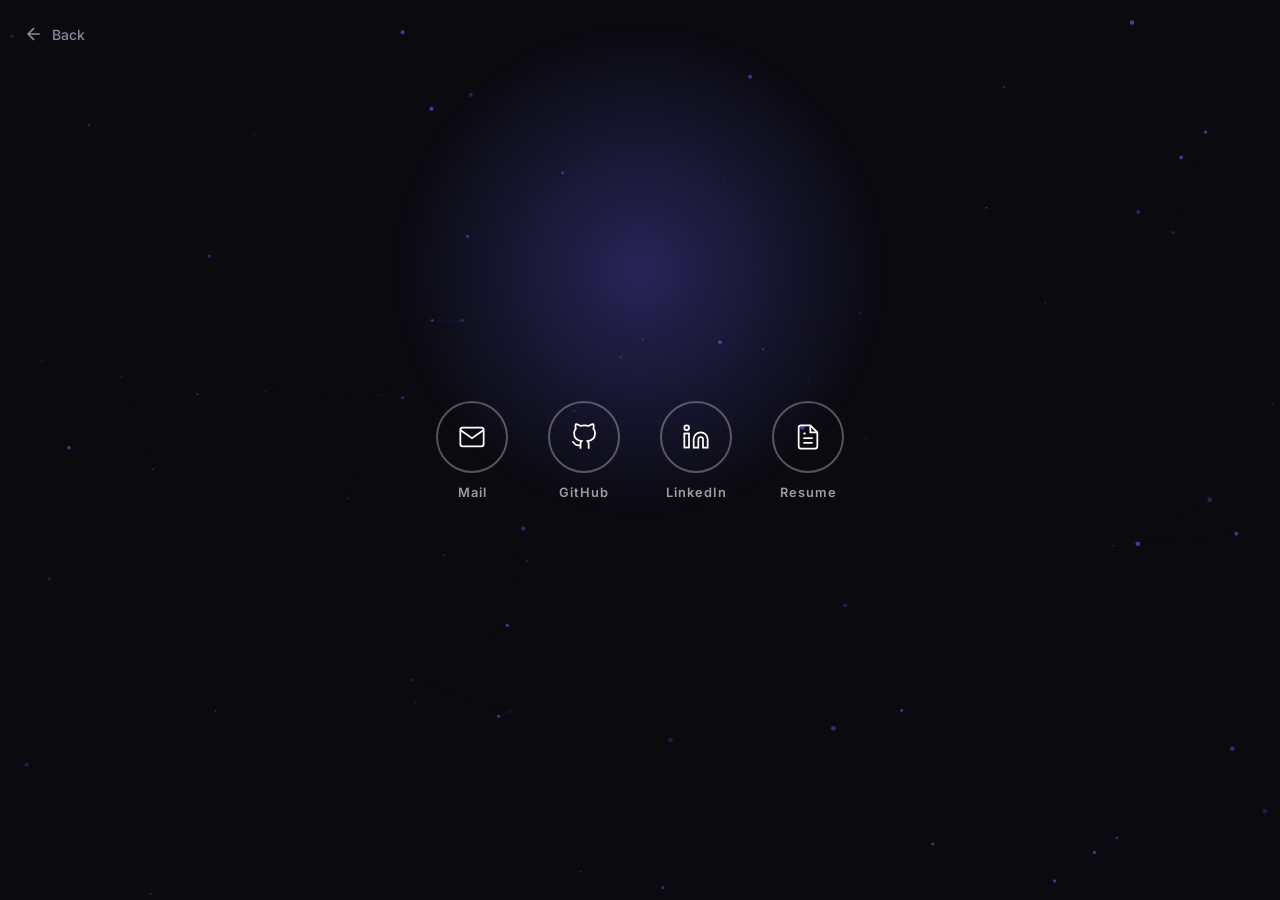
==== contact.html @ 7bdc84a1 "ok" ====
<!DOCTYPE html>
<html lang="tr">
<head>
    <meta charset="UTF-8">
    <meta name="viewport" content="width=device-width, initial-scale=1.0">
    <title>Contact</title>
    <link rel="preconnect" href="https://fonts.googleapis.com">
    <link rel="preconnect" href="https://fonts.gstatic.com" crossorigin>
    <link href="https://fonts.googleapis.com/css2?family=Inter:wght@300;400;500;600;700;800&family=Roboto:wght@300;400;500;700;900&display=swap" rel="stylesheet">
    <link rel="stylesheet" href="style.css">
</head>
<body>
    <canvas id="particles"></canvas>

    <a href="index.html" class="back-link">
        <svg width="20" height="20" viewBox="0 0 24 24" fill="none" stroke="currentColor" stroke-width="2"><path d="M19 12H5M12 19l-7-7 7-7"/></svg>
        <span>Back</span>
    </a>

    <div class="page" id="contact">
        <div class="center-content">
            <div class="contact-row">
                <!-- Gmail -->
                <a href="mailto:bulgurseckin@gmail.com" class="contact-icon-card">
                    <div class="icon-circle">
                        <svg width="28" height="28" viewBox="0 0 24 24" fill="none" stroke="currentColor" stroke-width="1.5">
                            <path d="M4 4h16c1.1 0 2 .9 2 2v12c0 1.1-.9 2-2 2H4c-1.1 0-2-.9-2-2V6c0-1.1.9-2 2-2z"/>
                            <polyline points="22,6 12,13 2,6"/>
                        </svg>
                    </div>
                    <span class="icon-label">Mail</span>
                </a>

                <!-- GitHub -->
                <a href="https://github.com/secoblgr" target="_blank" class="contact-icon-card">
                    <div class="icon-circle">
                        <svg width="28" height="28" viewBox="0 0 24 24" fill="none" stroke="currentColor" stroke-width="1.5">
                            <path d="M9 19c-5 1.5-5-2.5-7-3m14 6v-3.87a3.37 3.37 0 0 0-.94-2.61c3.14-.35 6.44-1.54 6.44-7A5.44 5.44 0 0 0 20 4.77 5.07 5.07 0 0 0 19.91 1S18.73.65 16 2.48a13.38 13.38 0 0 0-7 0C6.27.65 5.09 1 5.09 1A5.07 5.07 0 0 0 5 4.77a5.44 5.44 0 0 0-1.5 3.78c0 5.42 3.3 6.61 6.44 7A3.37 3.37 0 0 0 9 18.13V22"/>
                        </svg>
                    </div>
                    <span class="icon-label">GitHub</span>
                </a>

                <!-- LinkedIn -->
                <a href="https://www.linkedin.com/in/seckinbulgur/" target="_blank" class="contact-icon-card">
                    <div class="icon-circle">
                        <svg width="28" height="28" viewBox="0 0 24 24" fill="none" stroke="currentColor" stroke-width="1.5">
                            <path d="M16 8a6 6 0 0 1 6 6v7h-4v-7a2 2 0 0 0-2-2 2 2 0 0 0-2 2v7h-4v-7a6 6 0 0 1 6-6z"/>
                            <rect x="2" y="9" width="4" height="12"/>
                            <circle cx="4" cy="4" r="2"/>
                        </svg>
                    </div>
                    <span class="icon-label">LinkedIn</span>
                </a>

                <!-- Resume -->
                <a href="cv.pdf" target="_blank" class="contact-icon-card">
                    <div class="icon-circle">
                        <svg width="28" height="28" viewBox="0 0 24 24" fill="none" stroke="currentColor" stroke-width="1.5">
                            <path d="M14 2H6a2 2 0 0 0-2 2v16a2 2 0 0 0 2 2h12a2 2 0 0 0 2-2V8z"/>
                            <polyline points="14 2 14 8 20 8"/>
                            <line x1="16" y1="13" x2="8" y2="13"/>
                            <line x1="16" y1="17" x2="8" y2="17"/>
                            <polyline points="10 9 9 9 8 9"/>
                        </svg>
                    </div>
                    <span class="icon-label">Resume</span>
                </a>
            </div>
        </div>
    </div>

    <script src="script.js"></script>
</body>
</html>
---- style.css ----
/* ===== Variables ===== */
:root {
    --bg: #0a0a0f;
    --bg-card: rgba(255, 255, 255, 0.03);
    --bg-card-hover: rgba(255, 255, 255, 0.07);
    --text: #ffffff;
    --text-secondary: #ccccdd;
    --text-muted: #8888a0;
    --accent: #ffffff;
    --accent-light: #6ace90;
    --accent-glow: rgba(108, 99, 255, 0.3);
    --accent-green: #00d4aa;
    --border: rgba(255, 255, 255, 0.06);
    --border-hover: rgba(255, 255, 255, 0.15);
    --gradient: linear-gradient(135deg, #e3e2f0 0%, #00d4aa 100%);
    --radius: 16px;
    --transition: 0.3s cubic-bezier(0.4, 0, 0.2, 1);
}

/* ===== Reset ===== */
*, *::before, *::after {
    margin: 0;
    padding: 0;
    box-sizing: border-box;
}

html, body {
    height: 100%;
}

body {
    font-family: 'Inter', -apple-system, BlinkMacSystemFont, sans-serif;
    background: var(--bg);
    color: var(--text);
    -webkit-font-smoothing: antialiased;
    overflow-x: hidden;
}

::selection {
    background: var(--accent);
    color: white;
}

/* ===== Scrollbar ===== */
::-webkit-scrollbar { width: 4px; }
::-webkit-scrollbar-track { background: var(--bg); }
::-webkit-scrollbar-thumb { background: var(--accent); border-radius: 2px; }

/* ===== Canvas ===== */
#particles {
    position: fixed;
    inset: 0;
    width: 100%;
    height: 100%;
    z-index: 0;
    pointer-events: none;
}

/* ===== Page Layout ===== */
.page {
    min-height: 100vh;
    display: flex;
    align-items: center;
    justify-content: center;
    position: relative;
    z-index: 1;
    padding: 40px 24px;
}

.center-content {
    max-width: 750px;
    width: 100%;
    text-align: center;
}

/* ===== Home Page ===== */
.greeting {
    font-size: 1.1rem;
    color: var(--accent);
    font-weight: 500;
    margin-bottom: 16px;
    letter-spacing: 1px;
    opacity: 0;
    animation: fadeUp 0.7s ease forwards 0.1s;
}

.name {
    font-family: 'Roboto', sans-serif;
    font-size: clamp(2.8rem, 7vw, 4.5rem);
    font-weight: 700;
    line-height: 1.1;
    color: rgba(255, 255, 255, 0.7);
    margin-bottom: 24px;
    opacity: 0;
    animation: fadeUp 0.7s ease forwards 0.25s;
}

.title-line {
    display: flex;
    align-items: center;
    gap: 20px;
    margin-bottom: 28px;
    opacity: 0;
    animation: fadeUp 0.7s ease forwards 0.4s;
}

.divider {
    flex: 1;
    height: 1px;
    background: var(--border-hover);
}

.title-text {
    font-size: 0.85rem;
    font-weight: 600;
    text-transform: uppercase;
    letter-spacing: 4px;
    color: var(--text-secondary);
}

.description {
    font-size: 0.95rem;
    line-height: 1.8;
    color: rgba(255, 255, 255, 0.35);
    margin-bottom: 36px;
    opacity: 0;
    animation: fadeUp 0.7s ease forwards 0.55s;
}

/* ===== Tech Stack ===== */
.tech-stack {
    display: flex;
    flex-wrap: wrap;
    gap: 20px;
    justify-content: center;
    margin-bottom: 40px;
    opacity: 0;
    animation: fadeUp 0.7s ease forwards 0.65s;
}

.stack-group {
    text-align: center;
}

.stack-label {
    display: block;
    font-size: 0.65rem;
    font-weight: 600;
    text-transform: uppercase;
    letter-spacing: 2px;
    color: var(--text-muted);
    margin-bottom: 8px;
}

.stack-tags {
    display: flex;
    flex-wrap: wrap;
    gap: 6px;
    justify-content: center;
}

.tag {
    font-size: 0.78rem;
    font-weight: 500;
    color: var(--accent-light);
    background: rgba(108, 99, 255, 0.1);
    border: 1px solid rgba(108, 99, 255, 0.15);
    padding: 5px 14px;
    border-radius: 20px;
    transition: var(--transition);
}

.tag:hover {
    background: rgba(108, 99, 255, 0.2);
    border-color: rgba(108, 99, 255, 0.3);
    transform: translateY(-2px);
}

/* ===== Button ===== */
.btn {
    display: inline-flex;
    align-items: center;
    gap: 8px;
    padding: 10px 24px;
    border-radius: var(--radius);
    font-size: 0.8rem;
    font-weight: 300;
    text-decoration: none;
    color: rgba(255, 255, 255, 0.45);
    background: transparent;
    border: 1px solid rgba(255, 255, 255, 0.2);
    transition: var(--transition);
    opacity: 0;
    animation: fadeUp 0.7s ease forwards 0.8s;
}

.btn:hover {
    color: rgba(255, 255, 255, 0.8);
    background: rgba(255, 255, 255, 0.05);
    border-color: rgba(255, 255, 255, 0.4);
    transform: translateY(-3px);
}

/* ===== Contact Page ===== */
.back-link {
    position: fixed;
    top: 24px;
    left: 24px;
    z-index: 100;
    display: inline-flex;
    align-items: center;
    gap: 8px;
    color: var(--text-muted);
    text-decoration: none;
    font-size: 0.875rem;
    font-weight: 500;
    transition: var(--transition);
    opacity: 0;
    animation: fadeUp 0.5s ease forwards 0.1s;
}

.back-link:hover {
    color: var(--accent);
    transform: translateX(-4px);
}

.page-title {
    font-size: 2.5rem;
    font-weight: 800;
    margin-bottom: 8px;
    background: var(--gradient);
    -webkit-background-clip: text;
    -webkit-text-fill-color: transparent;
    background-clip: text;
    opacity: 0;
    animation: fadeUp 0.7s ease forwards 0.2s;
}

.page-subtitle {
    color: var(--text-muted);
    font-size: 1rem;
    margin-bottom: 48px;
    opacity: 0;
    animation: fadeUp 0.7s ease forwards 0.35s;
}

/* ===== Contact Row (icon-only, row layout) ===== */
.contact-row {
    display: flex;
    flex-direction: row;
    justify-content: center;
    gap: 40px;
    opacity: 0;
    animation: fadeUp 0.7s ease forwards 0.5s;
}

.contact-icon-card {
    display: flex;
    flex-direction: column;
    align-items: center;
    gap: 12px;
    text-decoration: none;
    color: var(--text);
    transition: var(--transition);
}

.contact-icon-card:hover {
    transform: translateY(-6px);
}

.icon-circle {
    width: 72px;
    height: 72px;
    border-radius: 50%;
    background: transparent;
    border: 2px solid rgba(255, 255, 255, 0.3);
    display: flex;
    align-items: center;
    justify-content: center;
    color: #ffffff;
    transition: var(--transition);
}

.contact-icon-card:hover .icon-circle {
    background: rgba(255, 255, 255, 0.08);
    border-color: #ffffff;
    box-shadow: 0 0 30px rgba(255, 255, 255, 0.15);
    transform: scale(1.1);
}

.icon-label {
    font-size: 0.8rem;
    font-weight: 600;
    color: rgba(255, 255, 255, 0.6);
    letter-spacing: 1px;
    transition: var(--transition);
}

.contact-icon-card:hover .icon-label {
    color: #ffffff;
}

/* ===== Glow Effect ===== */
.page::before {
    content: '';
    position: fixed;
    top: 30%;
    left: 50%;
    transform: translate(-50%, -50%);
    width: 500px;
    height: 500px;
    background: radial-gradient(circle, var(--accent-glow) 0%, transparent 70%);
    border-radius: 50%;
    pointer-events: none;
    z-index: -1;
    animation: glow-pulse 4s ease-in-out infinite alternate;
}

@keyframes glow-pulse {
    from { opacity: 0.2; transform: translate(-50%, -50%) scale(1); }
    to { opacity: 0.5; transform: translate(-50%, -50%) scale(1.15); }
}

/* ===== Animations ===== */
@keyframes fadeUp {
    from { opacity: 0; transform: translateY(24px); }
    to { opacity: 1; transform: translateY(0); }
}

/* ===== Responsive ===== */
@media (max-width: 640px) {
    .name {
        font-size: 2.4rem;
    }

    .tech-stack {
        gap: 16px;
    }

    /* Contact: column on mobile */
    .contact-row {
        flex-direction: column;
        align-items: center;
        gap: 28px;
    }
}
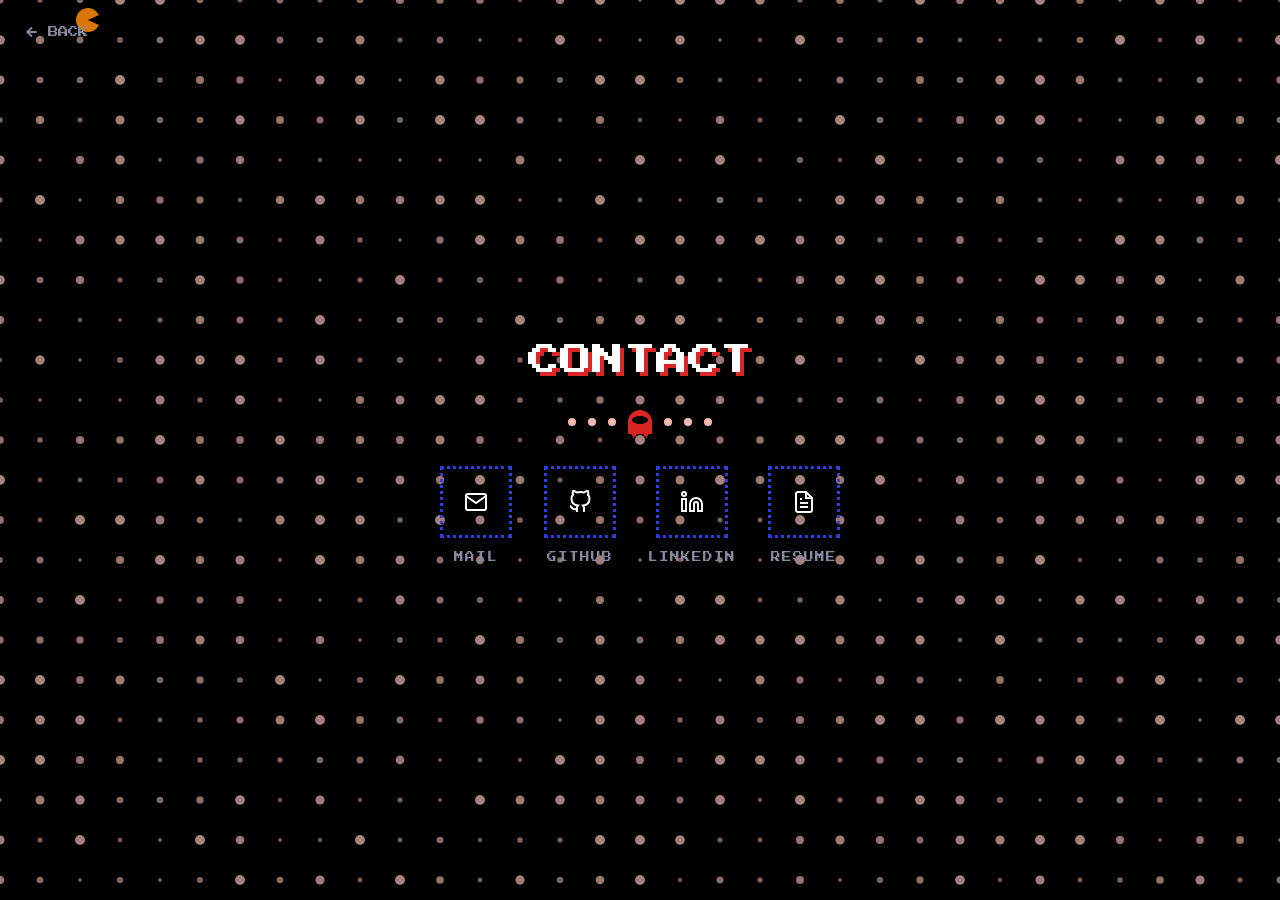
==== commit 4a33d3f9: "uı update" ====
--- a/contact.html
+++ b/contact.html
@@ -1,75 +1,137 @@
 <!DOCTYPE html>
 <html lang="tr">
-<head>
-    <meta charset="UTF-8">
-    <meta name="viewport" content="width=device-width, initial-scale=1.0">
+  <head>
+    <meta charset="UTF-8" />
+    <meta name="viewport" content="width=device-width, initial-scale=1.0" />
     <title>Contact</title>
-    <link rel="preconnect" href="https://fonts.googleapis.com">
-    <link rel="preconnect" href="https://fonts.gstatic.com" crossorigin>
-    <link href="https://fonts.googleapis.com/css2?family=Inter:wght@300;400;500;600;700;800&family=Roboto:wght@300;400;500;700;900&display=swap" rel="stylesheet">
-    <link rel="stylesheet" href="style.css">
-</head>
-<body>
-    <canvas id="particles"></canvas>
+    <link rel="preconnect" href="https://fonts.googleapis.com" />
+    <link rel="preconnect" href="https://fonts.gstatic.com" crossorigin />
+    <link
+      href="https://fonts.googleapis.com/css2?family=Press+Start+2P&family=Space+Mono:wght@400;700&display=swap"
+      rel="stylesheet"
+    />
+    <link rel="stylesheet" href="style.css" />
+  </head>
+  <body>
+    <canvas id="dots"></canvas>
 
     <a href="index.html" class="back-link">
-        <svg width="20" height="20" viewBox="0 0 24 24" fill="none" stroke="currentColor" stroke-width="2"><path d="M19 12H5M12 19l-7-7 7-7"/></svg>
-        <span>Back</span>
+      <svg
+        width="16"
+        height="16"
+        viewBox="0 0 24 24"
+        fill="none"
+        stroke="currentColor"
+        stroke-width="3"
+      >
+        <path d="M19 12H5M12 19l-7-7 7-7" />
+      </svg>
+      <span>BACK</span>
     </a>
 
-    <div class="page" id="contact">
-        <div class="center-content">
-            <div class="contact-row">
-                <!-- Gmail -->
-                <a href="mailto:bulgurseckin@gmail.com" class="contact-icon-card">
-                    <div class="icon-circle">
-                        <svg width="28" height="28" viewBox="0 0 24 24" fill="none" stroke="currentColor" stroke-width="1.5">
-                            <path d="M4 4h16c1.1 0 2 .9 2 2v12c0 1.1-.9 2-2 2H4c-1.1 0-2-.9-2-2V6c0-1.1.9-2 2-2z"/>
-                            <polyline points="22,6 12,13 2,6"/>
-                        </svg>
-                    </div>
-                    <span class="icon-label">Mail</span>
-                </a>
+    <main class="page" id="contact">
+      <div class="center-content">
+        <h2 class="page-title">CONTACT</h2>
 
-                <!-- GitHub -->
-                <a href="https://github.com/secoblgr" target="_blank" class="contact-icon-card">
-                    <div class="icon-circle">
-                        <svg width="28" height="28" viewBox="0 0 24 24" fill="none" stroke="currentColor" stroke-width="1.5">
-                            <path d="M9 19c-5 1.5-5-2.5-7-3m14 6v-3.87a3.37 3.37 0 0 0-.94-2.61c3.14-.35 6.44-1.54 6.44-7A5.44 5.44 0 0 0 20 4.77 5.07 5.07 0 0 0 19.91 1S18.73.65 16 2.48a13.38 13.38 0 0 0-7 0C6.27.65 5.09 1 5.09 1A5.07 5.07 0 0 0 5 4.77a5.44 5.44 0 0 0-1.5 3.78c0 5.42 3.3 6.61 6.44 7A3.37 3.37 0 0 0 9 18.13V22"/>
-                        </svg>
-                    </div>
-                    <span class="icon-label">GitHub</span>
-                </a>
+        <div class="maze-line">
+          <span class="dot"></span>
+          <span class="dot"></span>
+          <span class="dot"></span>
+          <span class="ghost ghost-red"></span>
+          <span class="dot"></span>
+          <span class="dot"></span>
+          <span class="dot"></span>
+        </div>
 
-                <!-- LinkedIn -->
-                <a href="https://www.linkedin.com/in/seckinbulgur/" target="_blank" class="contact-icon-card">
-                    <div class="icon-circle">
-                        <svg width="28" height="28" viewBox="0 0 24 24" fill="none" stroke="currentColor" stroke-width="1.5">
-                            <path d="M16 8a6 6 0 0 1 6 6v7h-4v-7a2 2 0 0 0-2-2 2 2 0 0 0-2 2v7h-4v-7a6 6 0 0 1 6-6z"/>
-                            <rect x="2" y="9" width="4" height="12"/>
-                            <circle cx="4" cy="4" r="2"/>
-                        </svg>
-                    </div>
-                    <span class="icon-label">LinkedIn</span>
-                </a>
+        <div class="contact-row">
+          <a href="mailto:bulgurseckin@gmail.com" class="contact-icon-card">
+            <div class="icon-circle">
+              <svg
+                width="24"
+                height="24"
+                viewBox="0 0 24 24"
+                fill="none"
+                stroke="currentColor"
+                stroke-width="2"
+              >
+                <path
+                  d="M4 4h16c1.1 0 2 .9 2 2v12c0 1.1-.9 2-2 2H4c-1.1 0-2-.9-2-2V6c0-1.1.9-2 2-2z"
+                />
+                <polyline points="22,6 12,13 2,6" />
+              </svg>
+            </div>
+            <span class="icon-label">MAIL</span>
+          </a>
 
-                <!-- Resume -->
-                <a href="cv.pdf" target="_blank" class="contact-icon-card">
-                    <div class="icon-circle">
-                        <svg width="28" height="28" viewBox="0 0 24 24" fill="none" stroke="currentColor" stroke-width="1.5">
-                            <path d="M14 2H6a2 2 0 0 0-2 2v16a2 2 0 0 0 2 2h12a2 2 0 0 0 2-2V8z"/>
-                            <polyline points="14 2 14 8 20 8"/>
-                            <line x1="16" y1="13" x2="8" y2="13"/>
-                            <line x1="16" y1="17" x2="8" y2="17"/>
-                            <polyline points="10 9 9 9 8 9"/>
-                        </svg>
-                    </div>
-                    <span class="icon-label">Resume</span>
-                </a>
+          <a
+            href="https://github.com/secoblgr"
+            target="_blank"
+            class="contact-icon-card"
+          >
+            <div class="icon-circle">
+              <svg
+                width="24"
+                height="24"
+                viewBox="0 0 24 24"
+                fill="none"
+                stroke="currentColor"
+                stroke-width="2"
+              >
+                <path
+                  d="M9 19c-5 1.5-5-2.5-7-3m14 6v-3.87a3.37 3.37 0 0 0-.94-2.61c3.14-.35 6.44-1.54 6.44-7A5.44 5.44 0 0 0 20 4.77 5.07 5.07 0 0 0 19.91 1S18.73.65 16 2.48a13.38 13.38 0 0 0-7 0C6.27.65 5.09 1 5.09 1A5.07 5.07 0 0 0 5 4.77a5.44 5.44 0 0 0-1.5 3.78c0 5.42 3.3 6.61 6.44 7A3.37 3.37 0 0 0 9 18.13V22"
+                />
+              </svg>
             </div>
+            <span class="icon-label">GITHUB</span>
+          </a>
+
+          <a
+            href="https://www.linkedin.com/in/seckinbulgur/"
+            target="_blank"
+            class="contact-icon-card"
+          >
+            <div class="icon-circle">
+              <svg
+                width="24"
+                height="24"
+                viewBox="0 0 24 24"
+                fill="none"
+                stroke="currentColor"
+                stroke-width="2"
+              >
+                <path
+                  d="M16 8a6 6 0 0 1 6 6v7h-4v-7a2 2 0 0 0-2-2 2 2 0 0 0-2 2v7h-4v-7a6 6 0 0 1 6-6z"
+                />
+                <rect x="2" y="9" width="4" height="12" />
+                <circle cx="4" cy="4" r="2" />
+              </svg>
+            </div>
+            <span class="icon-label">LINKEDIN</span>
+          </a>
+
+          <a href="cv.pdf" target="_blank" class="contact-icon-card">
+            <div class="icon-circle">
+              <svg
+                width="24"
+                height="24"
+                viewBox="0 0 24 24"
+                fill="none"
+                stroke="currentColor"
+                stroke-width="2"
+              >
+                <path d="M14 2H6a2 2 0 0 0-2 2v16a2 2 0 0 0 2 2h12a2 2 0 0 0 2-2V8z" />
+                <polyline points="14 2 14 8 20 8" />
+                <line x1="16" y1="13" x2="8" y2="13" />
+                <line x1="16" y1="17" x2="8" y2="17" />
+                <polyline points="10 9 9 9 8 9" />
+              </svg>
+            </div>
+            <span class="icon-label">RESUME</span>
+          </a>
         </div>
-    </div>
+      </div>
+    </main>
 
     <script src="script.js"></script>
-</body>
+  </body>
 </html>
--- a/style.css
+++ b/style.css
@@ -1,346 +1,478 @@
-/* ===== Variables ===== */
+/* ===== Pacman Design System ===== */
 :root {
-    --bg: #0a0a0f;
-    --bg-card: rgba(255, 255, 255, 0.03);
-    --bg-card-hover: rgba(255, 255, 255, 0.07);
-    --text: #ffffff;
-    --text-secondary: #ccccdd;
-    --text-muted: #8888a0;
-    --accent: #ffffff;
-    --accent-light: #6ace90;
-    --accent-glow: rgba(108, 99, 255, 0.3);
-    --accent-green: #00d4aa;
-    --border: rgba(255, 255, 255, 0.06);
-    --border-hover: rgba(255, 255, 255, 0.15);
-    --gradient: linear-gradient(135deg, #e3e2f0 0%, #00d4aa 100%);
-    --radius: 16px;
-    --transition: 0.3s cubic-bezier(0.4, 0, 0.2, 1);
+  --primary: #2a3fe5;
+  --secondary: #f4b9b0;
+  --success: #16a34a;
+  --warning: #d97706;
+  --danger: #dc2626;
+  --surface: #000000;
+  --text: #ffffff;
+  --text-dim: #8888a0;
+  --dot-color: #f4b9b0;
+  --border-dotted: 3px dotted var(--secondary);
+  --radius-sm: 4px;
+  --radius-md: 8px;
+  --transition: 0.15s ease;
+  --font-display: "Press Start 2P", cursive;
+  --font-mono: "Space Mono", monospace;
 }
 
 /* ===== Reset ===== */
-*, *::before, *::after {
-    margin: 0;
-    padding: 0;
-    box-sizing: border-box;
-}
-
-html, body {
-    height: 100%;
-}
-
+*,
+*::before,
+*::after {
+  margin: 0;
+  padding: 0;
+  box-sizing: border-box;
+}
+
+html,
 body {
-    font-family: 'Inter', -apple-system, BlinkMacSystemFont, sans-serif;
-    background: var(--bg);
-    color: var(--text);
-    -webkit-font-smoothing: antialiased;
-    overflow-x: hidden;
+  height: 100%;
+}
+
+body {
+  font-family: var(--font-display);
+  background: var(--surface);
+  color: var(--text);
+  -webkit-font-smoothing: antialiased;
+  overflow-x: hidden;
+  font-size: 16px;
+  line-height: 1.6;
 }
 
 ::selection {
-    background: var(--accent);
-    color: white;
+  background: var(--primary);
+  color: #fff;
 }
 
 /* ===== Scrollbar ===== */
-::-webkit-scrollbar { width: 4px; }
-::-webkit-scrollbar-track { background: var(--bg); }
-::-webkit-scrollbar-thumb { background: var(--accent); border-radius: 2px; }
+::-webkit-scrollbar {
+  width: 8px;
+}
+::-webkit-scrollbar-track {
+  background: var(--surface);
+}
+::-webkit-scrollbar-thumb {
+  background: var(--primary);
+  border: 2px dotted var(--surface);
+}
 
 /* ===== Canvas ===== */
-#particles {
-    position: fixed;
-    inset: 0;
-    width: 100%;
-    height: 100%;
-    z-index: 0;
-    pointer-events: none;
+#dots {
+  position: fixed;
+  inset: 0;
+  width: 100%;
+  height: 100%;
+  z-index: 0;
+  pointer-events: none;
 }
 
 /* ===== Page Layout ===== */
 .page {
-    min-height: 100vh;
-    display: flex;
-    align-items: center;
-    justify-content: center;
-    position: relative;
-    z-index: 1;
-    padding: 40px 24px;
+  min-height: 100vh;
+  display: flex;
+  align-items: center;
+  justify-content: center;
+  position: relative;
+  z-index: 1;
+  padding: 40px 24px;
 }
 
 .center-content {
-    max-width: 750px;
-    width: 100%;
-    text-align: center;
-}
-
-/* ===== Home Page ===== */
-.greeting {
-    font-size: 1.1rem;
-    color: var(--accent);
-    font-weight: 500;
-    margin-bottom: 16px;
-    letter-spacing: 1px;
+  max-width: 800px;
+  width: 100%;
+  text-align: center;
+}
+
+/* ===== Arcade Header ===== */
+.arcade-insert {
+  font-family: var(--font-display);
+  font-size: 0.65rem;
+  color: var(--warning);
+  margin-bottom: 24px;
+  letter-spacing: 2px;
+  opacity: 0;
+  animation: blink 1s step-end infinite, fadeUp 0.7s ease forwards 0.1s;
+}
+
+@keyframes blink {
+  0%,
+  100% {
+    opacity: 1;
+  }
+  50% {
     opacity: 0;
-    animation: fadeUp 0.7s ease forwards 0.1s;
-}
-
+  }
+}
+
+/* ===== Name ===== */
 .name {
-    font-family: 'Roboto', sans-serif;
-    font-size: clamp(2.8rem, 7vw, 4.5rem);
-    font-weight: 700;
-    line-height: 1.1;
-    color: rgba(255, 255, 255, 0.7);
-    margin-bottom: 24px;
-    opacity: 0;
-    animation: fadeUp 0.7s ease forwards 0.25s;
-}
-
-.title-line {
-    display: flex;
-    align-items: center;
-    gap: 20px;
-    margin-bottom: 28px;
-    opacity: 0;
-    animation: fadeUp 0.7s ease forwards 0.4s;
-}
-
-.divider {
-    flex: 1;
-    height: 1px;
-    background: var(--border-hover);
-}
-
-.title-text {
-    font-size: 0.85rem;
-    font-weight: 600;
-    text-transform: uppercase;
-    letter-spacing: 4px;
-    color: var(--text-secondary);
+  font-family: var(--font-display);
+  font-size: clamp(1.5rem, 5vw, 2.5rem);
+  font-weight: 400;
+  line-height: 1.4;
+  color: var(--text);
+  margin-bottom: 24px;
+  opacity: 0;
+  animation: fadeUp 0.7s ease forwards 0.25s;
+  text-shadow: 4px 4px 0px var(--primary);
+}
+
+/* ===== Maze Line ===== */
+.maze-line {
+  display: flex;
+  align-items: center;
+  justify-content: center;
+  gap: 12px;
+  margin-bottom: 32px;
+  opacity: 0;
+  animation: fadeUp 0.7s ease forwards 0.4s;
+}
+
+.dot {
+  width: 8px;
+  height: 8px;
+  background: var(--dot-color);
+  border-radius: 50%;
+  display: inline-block;
+  animation: dotPulse 1.5s ease-in-out infinite alternate;
+}
+
+@keyframes dotPulse {
+  from {
+    transform: scale(1);
+    opacity: 0.8;
+  }
+  to {
+    transform: scale(1.3);
+    opacity: 1;
+  }
+}
+
+/* Pacman shape using CSS */
+.pacman {
+  width: 24px;
+  height: 24px;
+  background: var(--warning);
+  border-radius: 50%;
+  position: relative;
+  display: inline-block;
+}
+
+.pacman::before {
+  content: "";
+  position: absolute;
+  top: 0;
+  right: -1px;
+  width: 50%;
+  height: 100%;
+  background: var(--surface);
+  clip-path: polygon(0 0, 100% 50%, 0 100%);
+  animation: chomp 0.4s linear infinite;
+}
+
+@keyframes chomp {
+  0%,
+  100% {
+    clip-path: polygon(0 0, 100% 50%, 0 100%);
+  }
+  50% {
+    clip-path: polygon(0 50%, 100% 50%, 0 50%);
+  }
+}
+
+/* Ghost shape using CSS */
+.ghost {
+  width: 24px;
+  height: 24px;
+  border-radius: 12px 12px 0 0;
+  position: relative;
+  display: inline-block;
+  animation: ghostBob 0.6s ease-in-out infinite alternate;
+}
+
+.ghost::before {
+  content: "";
+  position: absolute;
+  bottom: -4px;
+  left: 0;
+  width: 100%;
+  height: 8px;
+  background: inherit;
+  clip-path: polygon(
+    0 0,
+    25% 100%,
+    50% 0,
+    75% 100%,
+    100% 0,
+    100% 0,
+    0 0
+  );
+}
+
+.ghost::after {
+  content: "";
+  position: absolute;
+  top: 6px;
+  left: 4px;
+  width: 16px;
+  height: 8px;
+  background: var(--surface);
+  border-radius: 50%;
+}
+
+.ghost-red {
+  background: var(--danger);
+}
+.ghost-pink {
+  background: var(--secondary);
+}
+.ghost-cyan {
+  background: #00ffff;
+}
+.ghost-orange {
+  background: var(--warning);
+}
+
+@keyframes ghostBob {
+  from {
+    transform: translateY(0);
+  }
+  to {
+    transform: translateY(-4px);
+  }
+}
+
+/* ===== Info Card ===== */
+.info-card {
+  border: var(--border-dotted);
+  padding: 24px;
+  margin-bottom: 32px;
+  opacity: 0;
+  animation: fadeUp 0.7s ease forwards 0.55s;
+  background: var(--surface);
 }
 
 .description {
-    font-size: 0.95rem;
-    line-height: 1.8;
-    color: rgba(255, 255, 255, 0.35);
-    margin-bottom: 36px;
-    opacity: 0;
-    animation: fadeUp 0.7s ease forwards 0.55s;
+  font-family: var(--font-mono);
+  font-size: 0.95rem;
+  line-height: 1.7;
+  color: var(--text);
 }
 
 /* ===== Tech Stack ===== */
 .tech-stack {
-    display: flex;
-    flex-wrap: wrap;
-    gap: 20px;
-    justify-content: center;
-    margin-bottom: 40px;
-    opacity: 0;
-    animation: fadeUp 0.7s ease forwards 0.65s;
-}
-
-.stack-group {
-    text-align: center;
-}
-
-.stack-label {
-    display: block;
-    font-size: 0.65rem;
-    font-weight: 600;
-    text-transform: uppercase;
-    letter-spacing: 2px;
-    color: var(--text-muted);
-    margin-bottom: 8px;
-}
-
-.stack-tags {
-    display: flex;
-    flex-wrap: wrap;
-    gap: 6px;
-    justify-content: center;
+  display: flex;
+  flex-wrap: wrap;
+  gap: 8px;
+  justify-content: center;
+  margin-bottom: 32px;
+  opacity: 0;
+  animation: fadeUp 0.7s ease forwards 0.65s;
 }
 
 .tag {
-    font-size: 0.78rem;
-    font-weight: 500;
-    color: var(--accent-light);
-    background: rgba(108, 99, 255, 0.1);
-    border: 1px solid rgba(108, 99, 255, 0.15);
-    padding: 5px 14px;
-    border-radius: 20px;
-    transition: var(--transition);
+  font-family: var(--font-mono);
+  font-size: 0.8rem;
+  font-weight: 700;
+  color: var(--text);
+  background: var(--surface);
+  border: 2px dotted var(--primary);
+  padding: 8px 16px;
+  transition: var(--transition);
 }
 
 .tag:hover {
-    background: rgba(108, 99, 255, 0.2);
-    border-color: rgba(108, 99, 255, 0.3);
-    transform: translateY(-2px);
+  background: var(--primary);
+  color: var(--surface);
+  transform: translateY(-2px);
 }
 
 /* ===== Button ===== */
 .btn {
-    display: inline-flex;
-    align-items: center;
-    gap: 8px;
-    padding: 10px 24px;
-    border-radius: var(--radius);
-    font-size: 0.8rem;
-    font-weight: 300;
-    text-decoration: none;
-    color: rgba(255, 255, 255, 0.45);
-    background: transparent;
-    border: 1px solid rgba(255, 255, 255, 0.2);
-    transition: var(--transition);
-    opacity: 0;
-    animation: fadeUp 0.7s ease forwards 0.8s;
+  display: inline-flex;
+  align-items: center;
+  gap: 8px;
+  padding: 12px 24px;
+  font-family: var(--font-display);
+  font-size: 0.7rem;
+  text-decoration: none;
+  color: var(--surface);
+  background: var(--secondary);
+  border: 3px solid var(--secondary);
+  transition: var(--transition);
+  opacity: 0;
+  animation: fadeUp 0.7s ease forwards 0.8s;
+  cursor: pointer;
 }
 
 .btn:hover {
-    color: rgba(255, 255, 255, 0.8);
-    background: rgba(255, 255, 255, 0.05);
-    border-color: rgba(255, 255, 255, 0.4);
-    transform: translateY(-3px);
+  background: transparent;
+  color: var(--secondary);
+  transform: translateY(-3px);
+  box-shadow: 4px 4px 0px var(--secondary);
+}
+
+.btn:focus-visible {
+  outline: 3px dotted var(--primary);
+  outline-offset: 4px;
 }
 
 /* ===== Contact Page ===== */
 .back-link {
-    position: fixed;
-    top: 24px;
-    left: 24px;
-    z-index: 100;
-    display: inline-flex;
-    align-items: center;
-    gap: 8px;
-    color: var(--text-muted);
-    text-decoration: none;
-    font-size: 0.875rem;
-    font-weight: 500;
-    transition: var(--transition);
-    opacity: 0;
-    animation: fadeUp 0.5s ease forwards 0.1s;
+  position: fixed;
+  top: 24px;
+  left: 24px;
+  z-index: 100;
+  display: inline-flex;
+  align-items: center;
+  gap: 8px;
+  color: var(--text-dim);
+  text-decoration: none;
+  font-family: var(--font-display);
+  font-size: 0.65rem;
+  transition: var(--transition);
+  opacity: 0;
+  animation: fadeUp 0.5s ease forwards 0.1s;
 }
 
 .back-link:hover {
-    color: var(--accent);
-    transform: translateX(-4px);
+  color: var(--secondary);
+  transform: translateX(-4px);
 }
 
 .page-title {
-    font-size: 2.5rem;
-    font-weight: 800;
-    margin-bottom: 8px;
-    background: var(--gradient);
-    -webkit-background-clip: text;
-    -webkit-text-fill-color: transparent;
-    background-clip: text;
-    opacity: 0;
-    animation: fadeUp 0.7s ease forwards 0.2s;
-}
-
-.page-subtitle {
-    color: var(--text-muted);
-    font-size: 1rem;
-    margin-bottom: 48px;
-    opacity: 0;
-    animation: fadeUp 0.7s ease forwards 0.35s;
-}
-
-/* ===== Contact Row (icon-only, row layout) ===== */
+  font-family: var(--font-display);
+  font-size: clamp(1.2rem, 4vw, 2rem);
+  font-weight: 400;
+  margin-bottom: 24px;
+  color: var(--text);
+  text-shadow: 4px 4px 0px var(--danger);
+  opacity: 0;
+  animation: fadeUp 0.7s ease forwards 0.2s;
+}
+
+/* ===== Contact Row ===== */
 .contact-row {
-    display: flex;
-    flex-direction: row;
-    justify-content: center;
-    gap: 40px;
-    opacity: 0;
-    animation: fadeUp 0.7s ease forwards 0.5s;
+  display: flex;
+  flex-direction: row;
+  justify-content: center;
+  gap: 32px;
+  flex-wrap: wrap;
+  opacity: 0;
+  animation: fadeUp 0.7s ease forwards 0.5s;
 }
 
 .contact-icon-card {
-    display: flex;
-    flex-direction: column;
-    align-items: center;
-    gap: 12px;
-    text-decoration: none;
-    color: var(--text);
-    transition: var(--transition);
+  display: flex;
+  flex-direction: column;
+  align-items: center;
+  gap: 12px;
+  text-decoration: none;
+  color: var(--text);
+  transition: var(--transition);
 }
 
 .contact-icon-card:hover {
-    transform: translateY(-6px);
+  transform: translateY(-6px);
 }
 
 .icon-circle {
-    width: 72px;
-    height: 72px;
-    border-radius: 50%;
-    background: transparent;
-    border: 2px solid rgba(255, 255, 255, 0.3);
-    display: flex;
-    align-items: center;
-    justify-content: center;
-    color: #ffffff;
-    transition: var(--transition);
+  width: 72px;
+  height: 72px;
+  display: flex;
+  align-items: center;
+  justify-content: center;
+  color: var(--text);
+  background: transparent;
+  border: 3px dotted var(--primary);
+  transition: var(--transition);
 }
 
 .contact-icon-card:hover .icon-circle {
-    background: rgba(255, 255, 255, 0.08);
-    border-color: #ffffff;
-    box-shadow: 0 0 30px rgba(255, 255, 255, 0.15);
-    transform: scale(1.1);
+  background: var(--primary);
+  border-style: solid;
+  box-shadow: 4px 4px 0px var(--secondary);
+  transform: scale(1.1);
 }
 
 .icon-label {
-    font-size: 0.8rem;
-    font-weight: 600;
-    color: rgba(255, 255, 255, 0.6);
-    letter-spacing: 1px;
-    transition: var(--transition);
+  font-family: var(--font-display);
+  font-size: 0.6rem;
+  color: var(--text-dim);
+  letter-spacing: 1px;
+  transition: var(--transition);
 }
 
 .contact-icon-card:hover .icon-label {
-    color: #ffffff;
-}
-
-/* ===== Glow Effect ===== */
-.page::before {
-    content: '';
-    position: fixed;
-    top: 30%;
-    left: 50%;
-    transform: translate(-50%, -50%);
-    width: 500px;
-    height: 500px;
-    background: radial-gradient(circle, var(--accent-glow) 0%, transparent 70%);
-    border-radius: 50%;
-    pointer-events: none;
-    z-index: -1;
-    animation: glow-pulse 4s ease-in-out infinite alternate;
-}
-
-@keyframes glow-pulse {
-    from { opacity: 0.2; transform: translate(-50%, -50%) scale(1); }
-    to { opacity: 0.5; transform: translate(-50%, -50%) scale(1.15); }
+  color: var(--secondary);
 }
 
 /* ===== Animations ===== */
 @keyframes fadeUp {
-    from { opacity: 0; transform: translateY(24px); }
-    to { opacity: 1; transform: translateY(0); }
+  from {
+    opacity: 0;
+    transform: translateY(24px);
+  }
+  to {
+    opacity: 1;
+    transform: translateY(0);
+  }
+}
+
+/* ===== Reduced Motion ===== */
+@media (prefers-reduced-motion: reduce) {
+  .arcade-insert,
+  .pacman::before,
+  .dot,
+  .ghost {
+    animation: none;
+  }
+  .name,
+  .page-title,
+  .maze-line,
+  .info-card,
+  .tech-stack,
+  .btn,
+  .contact-row,
+  .back-link {
+    opacity: 1;
+    animation: none;
+  }
 }
 
 /* ===== Responsive ===== */
 @media (max-width: 640px) {
-    .name {
-        font-size: 2.4rem;
-    }
-
-    .tech-stack {
-        gap: 16px;
-    }
-
-    /* Contact: column on mobile */
-    .contact-row {
-        flex-direction: column;
-        align-items: center;
-        gap: 28px;
-    }
-}
+  .name {
+    font-size: 1.2rem;
+    text-shadow: 2px 2px 0px var(--primary);
+  }
+
+  .page-title {
+    font-size: 1rem;
+    text-shadow: 2px 2px 0px var(--danger);
+  }
+
+  .description {
+    font-size: 0.75rem;
+  }
+
+  .contact-row {
+    gap: 24px;
+  }
+
+  .icon-circle {
+    width: 56px;
+    height: 56px;
+  }
+
+  .btn {
+    font-size: 0.6rem;
+    padding: 10px 18px;
+  }
+
+  .arcade-insert {
+    font-size: 0.55rem;
+  }
+}
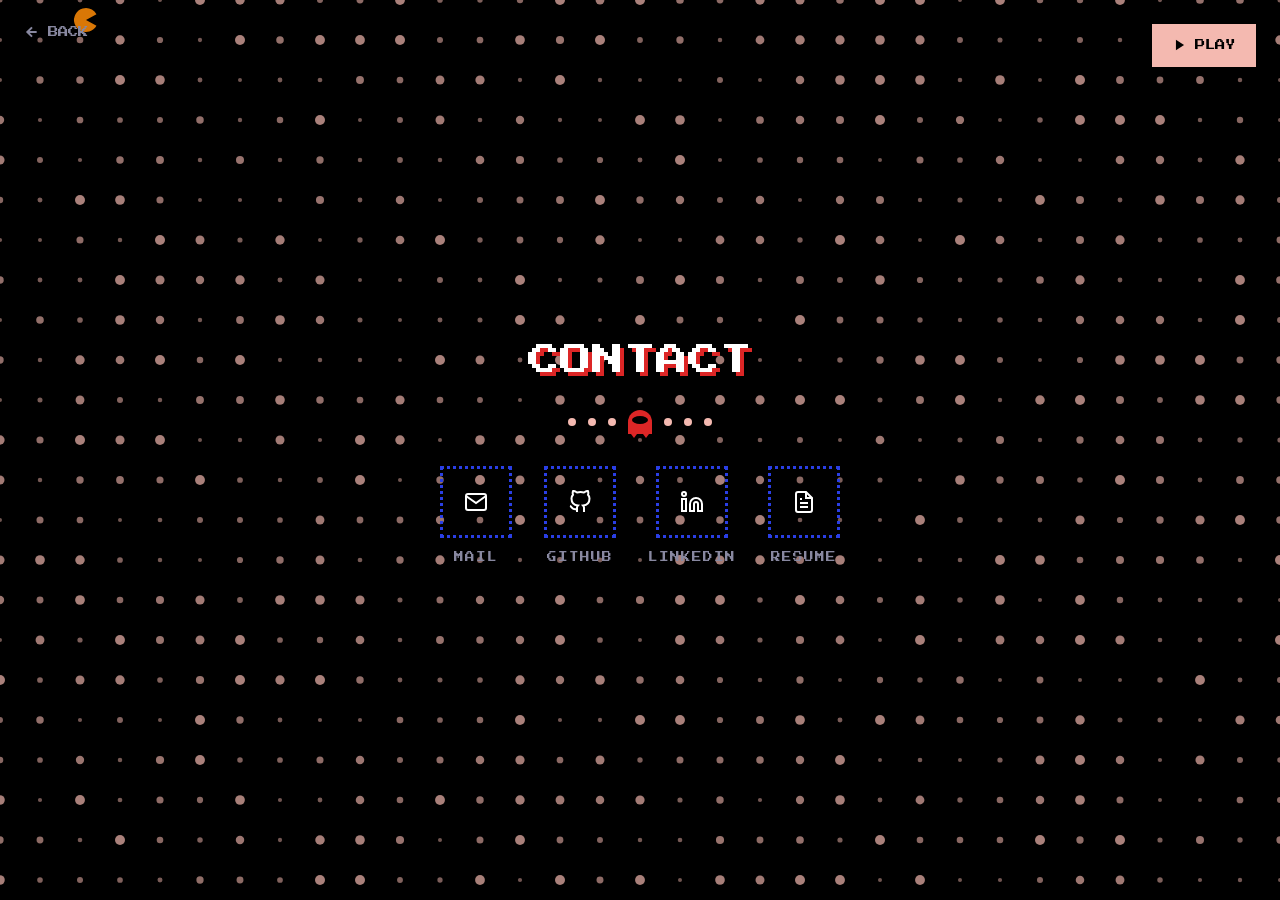
==== commit 1527a892: "ui update" ====
--- a/contact.html
+++ b/contact.html
@@ -14,6 +14,13 @@
   </head>
   <body>
     <canvas id="dots"></canvas>
+
+    <a href="game.html" class="play-btn">
+      <svg width="14" height="14" viewBox="0 0 24 24" fill="currentColor">
+        <polygon points="5 3 19 12 5 21 5 3"/>
+      </svg>
+      <span>PLAY</span>
+    </a>
 
     <a href="index.html" class="back-link">
       <svg
--- a/style.css
+++ b/style.css
@@ -319,6 +319,34 @@
   outline-offset: 4px;
 }
 
+/* ===== Play Button ===== */
+.play-btn {
+  position: fixed;
+  top: 24px;
+  right: 24px;
+  z-index: 100;
+  display: inline-flex;
+  align-items: center;
+  gap: 8px;
+  padding: 10px 18px;
+  font-family: var(--font-display);
+  font-size: 0.65rem;
+  color: var(--surface);
+  background: var(--secondary);
+  border: 3px solid var(--secondary);
+  text-decoration: none;
+  transition: var(--transition);
+  opacity: 0;
+  animation: fadeUp 0.5s ease forwards 0.1s;
+}
+
+.play-btn:hover {
+  background: transparent;
+  color: var(--secondary);
+  transform: translateY(-2px);
+  box-shadow: 4px 4px 0px var(--secondary);
+}
+
 /* ===== Contact Page ===== */
 .back-link {
   position: fixed;
@@ -442,6 +470,24 @@
   }
 }
 
+/* ===== Game Page HUD ===== */
+.game-hud {
+  position: fixed;
+  top: 24px;
+  left: 50%;
+  transform: translateX(-50%);
+  z-index: 10;
+  display: flex;
+  gap: 32px;
+  font-family: var(--font-display);
+  font-size: 0.7rem;
+  color: var(--text);
+  pointer-events: none;
+  text-shadow: 2px 2px 0 var(--primary);
+  opacity: 0;
+  animation: fadeUp 0.5s ease forwards 0.1s;
+}
+
 /* ===== Responsive ===== */
 @media (max-width: 640px) {
   .name {
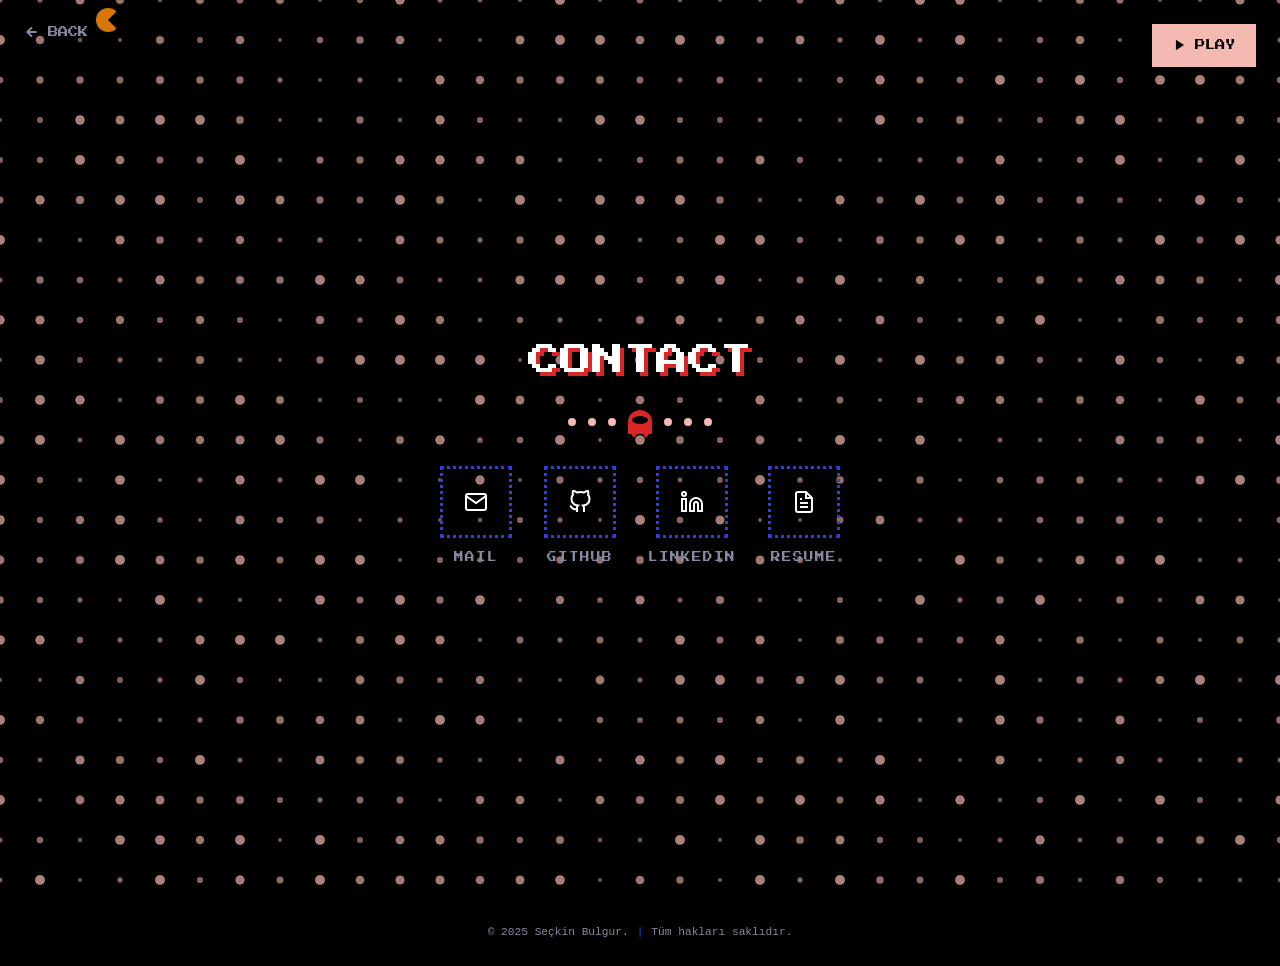
==== commit ed5dd0bf: "fix:seo" ====
--- a/contact.html
+++ b/contact.html
@@ -3,7 +3,88 @@
   <head>
     <meta charset="UTF-8" />
     <meta name="viewport" content="width=device-width, initial-scale=1.0" />
-    <title>Contact</title>
+
+    <!-- ===== Canonical URL ===== -->
+    <link rel="canonical" href="https://seckinbulgur.com/contact.html" />
+
+    <!-- ===== Primary Meta Tags ===== -->
+    <title>İletişim | Seçkin Bulgur - .NET & C# Developer</title>
+    <meta name="title" content="İletişim | Seçkin Bulgur - .NET & C# Developer" />
+    <meta name="description" content="Seçkin Bulgur ile iletişime geçin. .NET & C# geliştirici, backend yazılım mühendisi. E-posta, GitHub, LinkedIn ve CV bağlantıları." />
+    <meta name="keywords" content="Seçkin Bulgur, Seckin Bulgur, İletişim, Contact, .NET Developer, C# Developer, Yazılım Mühendisi, Software Engineer, GitHub, LinkedIn" />
+    <meta name="author" content="Seçkin Bulgur" />
+    <meta name="robots" content="index, follow" />
+    <meta name="googlebot" content="index, follow" />
+    <meta name="language" content="Turkish" />
+    <meta name="revisit-after" content="7 days" />
+    <meta name="theme-color" content="#2a3fe5" />
+
+    <!-- ===== Open Graph / Facebook ===== -->
+    <meta property="og:type" content="website" />
+    <meta property="og:url" content="https://seckinbulgur.com/contact.html" />
+    <meta property="og:title" content="İletişim | Seçkin Bulgur - .NET & C# Developer" />
+    <meta property="og:description" content="Seçkin Bulgur ile iletişime geçin. .NET & C# geliştirici, backend yazılım mühendisi. E-posta, GitHub, LinkedIn ve CV bağlantıları." />
+    <meta property="og:site_name" content="Seçkin Bulgur Portfolio" />
+    <meta property="og:locale" content="tr_TR" />
+    <meta property="og:image" content="https://seckinbulgur.com/og-image.jpg" />
+    <meta property="og:image:alt" content="Seçkin Bulgur - .NET & C# Developer" />
+
+    <!-- ===== Twitter ===== -->
+    <meta property="twitter:card" content="summary_large_image" />
+    <meta property="twitter:url" content="https://seckinbulgur.com/contact.html" />
+    <meta property="twitter:title" content="İletişim | Seçkin Bulgur - .NET & C# Developer" />
+    <meta property="twitter:description" content="Seçkin Bulgur ile iletişime geçin. .NET & C# geliştirici, backend yazılım mühendisi." />
+    <meta property="twitter:image" content="https://seckinbulgur.com/og-image.jpg" />
+
+    <!-- ===== Structured Data: ContactPage ===== -->
+    <script type="application/ld+json">
+    {
+      "@context": "https://schema.org",
+      "@type": "ContactPage",
+      "name": "İletişim - Seçkin Bulgur",
+      "description": "Seçkin Bulgur ile iletişime geçin. .NET & C# geliştirici, backend yazılım mühendisi.",
+      "url": "https://seckinbulgur.com/contact.html",
+      "mainEntity": {
+        "@type": "Person",
+        "name": "Seçkin Bulgur",
+        "alternateName": "Seckin Bulgur",
+        "jobTitle": ".NET & C# Developer",
+        "email": "mailto:bulgurseckin@gmail.com",
+        "url": "https://seckinbulgur.com",
+        "sameAs": [
+          "https://github.com/secoblgr",
+          "https://www.linkedin.com/in/seckinbulgur/"
+        ]
+      }
+    }
+    </script>
+
+    <!-- ===== Breadcrumb Structured Data ===== -->
+    <script type="application/ld+json">
+    {
+      "@context": "https://schema.org",
+      "@type": "BreadcrumbList",
+      "itemListElement": [
+        {
+          "@type": "ListItem",
+          "position": 1,
+          "name": "Ana Sayfa",
+          "item": "https://seckinbulgur.com/"
+        },
+        {
+          "@type": "ListItem",
+          "position": 2,
+          "name": "İletişim",
+          "item": "https://seckinbulgur.com/contact.html"
+        }
+      ]
+    }
+    </script>
+
+    <!-- ===== Favicon ===== -->
+    <link rel="icon" type="image/svg+xml" href="data:image/svg+xml,<svg xmlns='http://www.w3.org/2000/svg' viewBox='0 0 100 100'><text y='.9em' font-size='90'>👾</text></svg>" />
+
+    <!-- ===== Fonts ===== -->
     <link rel="preconnect" href="https://fonts.googleapis.com" />
     <link rel="preconnect" href="https://fonts.gstatic.com" crossorigin />
     <link
@@ -13,131 +94,104 @@
     <link rel="stylesheet" href="style.css" />
   </head>
   <body>
-    <canvas id="dots"></canvas>
+    <canvas id="dots" aria-hidden="true"></canvas>
 
-    <a href="game.html" class="play-btn">
-      <svg width="14" height="14" viewBox="0 0 24 24" fill="currentColor">
-        <polygon points="5 3 19 12 5 21 5 3"/>
-      </svg>
-      <span>PLAY</span>
-    </a>
+    <!-- Skip to main content -->
+    <a href="#main-content" class="skip-link">Ana içeriğe atla</a>
 
-    <a href="index.html" class="back-link">
-      <svg
-        width="16"
-        height="16"
-        viewBox="0 0 24 24"
-        fill="none"
-        stroke="currentColor"
-        stroke-width="3"
-      >
+    <!-- Navigation -->
+    <nav class="top-nav" aria-label="Ana navigasyon">
+      <a href="game.html" class="play-btn" aria-label="Pac-Man oyununu oyna">
+        <svg width="14" height="14" viewBox="0 0 24 24" fill="currentColor" aria-hidden="true">
+          <polygon points="5 3 19 12 5 21 5 3"/>
+        </svg>
+        <span>PLAY</span>
+      </a>
+    </nav>
+
+    <a href="index.html" class="back-link" aria-label="Ana sayfaya dön">
+      <svg width="16" height="16" viewBox="0 0 24 24" fill="none" stroke="currentColor" stroke-width="3" aria-hidden="true">
         <path d="M19 12H5M12 19l-7-7 7-7" />
       </svg>
       <span>BACK</span>
     </a>
 
-    <main class="page" id="contact">
+    <main class="page" id="main-content" role="main">
       <div class="center-content">
-        <h2 class="page-title">CONTACT</h2>
+        <article>
+          <header>
+            <h1 class="page-title">CONTACT</h1>
+            <p class="page-subtitle visually-hidden">Seçkin Bulgur ile iletişime geçin</p>
+          </header>
 
-        <div class="maze-line">
-          <span class="dot"></span>
-          <span class="dot"></span>
-          <span class="dot"></span>
-          <span class="ghost ghost-red"></span>
-          <span class="dot"></span>
-          <span class="dot"></span>
-          <span class="dot"></span>
-        </div>
+          <div class="maze-line" aria-hidden="true">
+            <span class="dot"></span>
+            <span class="dot"></span>
+            <span class="dot"></span>
+            <span class="ghost ghost-red"></span>
+            <span class="dot"></span>
+            <span class="dot"></span>
+            <span class="dot"></span>
+          </div>
 
-        <div class="contact-row">
-          <a href="mailto:bulgurseckin@gmail.com" class="contact-icon-card">
-            <div class="icon-circle">
-              <svg
-                width="24"
-                height="24"
-                viewBox="0 0 24 24"
-                fill="none"
-                stroke="currentColor"
-                stroke-width="2"
-              >
-                <path
-                  d="M4 4h16c1.1 0 2 .9 2 2v12c0 1.1-.9 2-2 2H4c-1.1 0-2-.9-2-2V6c0-1.1.9-2 2-2z"
-                />
-                <polyline points="22,6 12,13 2,6" />
-              </svg>
+          <section class="contact-section" aria-label="İletişim bilgileri">
+            <h2 class="visually-hidden">İletişim Kanalları</h2>
+            <div class="contact-row" role="list">
+              <a href="mailto:bulgurseckin@gmail.com" class="contact-icon-card" role="listitem" aria-label="Seçkin Bulgur'a e-posta gönder">
+                <div class="icon-circle">
+                  <svg width="24" height="24" viewBox="0 0 24 24" fill="none" stroke="currentColor" stroke-width="2" aria-hidden="true">
+                    <path d="M4 4h16c1.1 0 2 .9 2 2v12c0 1.1-.9 2-2 2H4c-1.1 0-2-.9-2-2V6c0-1.1.9-2 2-2z" />
+                    <polyline points="22,6 12,13 2,6" />
+                  </svg>
+                </div>
+                <span class="icon-label">MAIL</span>
+              </a>
+
+              <a href="https://github.com/secoblgr" target="_blank" rel="noopener noreferrer" class="contact-icon-card" role="listitem" aria-label="Seçkin Bulgur'un GitHub profili">
+                <div class="icon-circle">
+                  <svg width="24" height="24" viewBox="0 0 24 24" fill="none" stroke="currentColor" stroke-width="2" aria-hidden="true">
+                    <path d="M9 19c-5 1.5-5-2.5-7-3m14 6v-3.87a3.37 3.37 0 0 0-.94-2.61c3.14-.35 6.44-1.54 6.44-7A5.44 5.44 0 0 0 20 4.77 5.07 5.07 0 0 0 19.91 1S18.73.65 16 2.48a13.38 13.38 0 0 0-7 0C6.27.65 5.09 1 5.09 1A5.07 5.07 0 0 0 5 4.77a5.44 5.44 0 0 0-1.5 3.78c0 5.42 3.3 6.61 6.44 7A3.37 3.37 0 0 0 9 18.13V22" />
+                  </svg>
+                </div>
+                <span class="icon-label">GITHUB</span>
+              </a>
+
+              <a href="https://www.linkedin.com/in/seckinbulgur/" target="_blank" rel="noopener noreferrer" class="contact-icon-card" role="listitem" aria-label="Seçkin Bulgur'un LinkedIn profili">
+                <div class="icon-circle">
+                  <svg width="24" height="24" viewBox="0 0 24 24" fill="none" stroke="currentColor" stroke-width="2" aria-hidden="true">
+                    <path d="M16 8a6 6 0 0 1 6 6v7h-4v-7a2 2 0 0 0-2-2 2 2 0 0 0-2 2v7h-4v-7a6 6 0 0 1 6-6z" />
+                    <rect x="2" y="9" width="4" height="12" />
+                    <circle cx="4" cy="4" r="2" />
+                  </svg>
+                </div>
+                <span class="icon-label">LINKEDIN</span>
+              </a>
+
+              <a href="cv.pdf" target="_blank" rel="noopener noreferrer" class="contact-icon-card" role="listitem" aria-label="Seçkin Bulgur'un CV'sini görüntüle">
+                <div class="icon-circle">
+                  <svg width="24" height="24" viewBox="0 0 24 24" fill="none" stroke="currentColor" stroke-width="2" aria-hidden="true">
+                    <path d="M14 2H6a2 2 0 0 0-2 2v16a2 2 0 0 0 2 2h12a2 2 0 0 0 2-2V8z" />
+                    <polyline points="14 2 14 8 20 8" />
+                    <line x1="16" y1="13" x2="8" y2="13" />
+                    <line x1="16" y1="17" x2="8" y2="17" />
+                    <polyline points="10 9 9 9 8 9" />
+                  </svg>
+                </div>
+                <span class="icon-label">RESUME</span>
+              </a>
             </div>
-            <span class="icon-label">MAIL</span>
-          </a>
-
-          <a
-            href="https://github.com/secoblgr"
-            target="_blank"
-            class="contact-icon-card"
-          >
-            <div class="icon-circle">
-              <svg
-                width="24"
-                height="24"
-                viewBox="0 0 24 24"
-                fill="none"
-                stroke="currentColor"
-                stroke-width="2"
-              >
-                <path
-                  d="M9 19c-5 1.5-5-2.5-7-3m14 6v-3.87a3.37 3.37 0 0 0-.94-2.61c3.14-.35 6.44-1.54 6.44-7A5.44 5.44 0 0 0 20 4.77 5.07 5.07 0 0 0 19.91 1S18.73.65 16 2.48a13.38 13.38 0 0 0-7 0C6.27.65 5.09 1 5.09 1A5.07 5.07 0 0 0 5 4.77a5.44 5.44 0 0 0-1.5 3.78c0 5.42 3.3 6.61 6.44 7A3.37 3.37 0 0 0 9 18.13V22"
-                />
-              </svg>
-            </div>
-            <span class="icon-label">GITHUB</span>
-          </a>
-
-          <a
-            href="https://www.linkedin.com/in/seckinbulgur/"
-            target="_blank"
-            class="contact-icon-card"
-          >
-            <div class="icon-circle">
-              <svg
-                width="24"
-                height="24"
-                viewBox="0 0 24 24"
-                fill="none"
-                stroke="currentColor"
-                stroke-width="2"
-              >
-                <path
-                  d="M16 8a6 6 0 0 1 6 6v7h-4v-7a2 2 0 0 0-2-2 2 2 0 0 0-2 2v7h-4v-7a6 6 0 0 1 6-6z"
-                />
-                <rect x="2" y="9" width="4" height="12" />
-                <circle cx="4" cy="4" r="2" />
-              </svg>
-            </div>
-            <span class="icon-label">LINKEDIN</span>
-          </a>
-
-          <a href="cv.pdf" target="_blank" class="contact-icon-card">
-            <div class="icon-circle">
-              <svg
-                width="24"
-                height="24"
-                viewBox="0 0 24 24"
-                fill="none"
-                stroke="currentColor"
-                stroke-width="2"
-              >
-                <path d="M14 2H6a2 2 0 0 0-2 2v16a2 2 0 0 0 2 2h12a2 2 0 0 0 2-2V8z" />
-                <polyline points="14 2 14 8 20 8" />
-                <line x1="16" y1="13" x2="8" y2="13" />
-                <line x1="16" y1="17" x2="8" y2="17" />
-                <polyline points="10 9 9 9 8 9" />
-              </svg>
-            </div>
-            <span class="icon-label">RESUME</span>
-          </a>
-        </div>
+          </section>
+        </article>
       </div>
     </main>
+
+    <footer class="site-footer" role="contentinfo">
+      <p class="footer-text">
+        <span>&copy; 2025 Seçkin Bulgur.</span>
+        <span class="footer-separator">|</span>
+        <span>Tüm hakları saklıdır.</span>
+      </p>
+    </footer>
 
     <script src="script.js"></script>
   </body>
--- a/style.css
+++ b/style.css
@@ -1,3 +1,35 @@
+/* ===== Accessibility: Skip Link ===== */
+.skip-link {
+  position: absolute;
+  top: -40px;
+  left: 0;
+  background: var(--primary);
+  color: #fff;
+  padding: 8px 16px;
+  font-family: var(--font-mono);
+  font-size: 0.8rem;
+  text-decoration: none;
+  z-index: 1000;
+  transition: top 0.2s ease;
+}
+
+.skip-link:focus {
+  top: 0;
+}
+
+/* ===== Accessibility: Visually Hidden ===== */
+.visually-hidden {
+  position: absolute;
+  width: 1px;
+  height: 1px;
+  padding: 0;
+  margin: -1px;
+  overflow: hidden;
+  clip: rect(0, 0, 0, 0);
+  white-space: nowrap;
+  border: 0;
+}
+
 /* ===== Pacman Design System ===== */
 :root {
   --primary: #2a3fe5;
@@ -113,10 +145,20 @@
   font-weight: 400;
   line-height: 1.4;
   color: var(--text);
-  margin-bottom: 24px;
+  margin-bottom: 8px;
   opacity: 0;
   animation: fadeUp 0.7s ease forwards 0.25s;
   text-shadow: 4px 4px 0px var(--primary);
+}
+
+/* ===== Job Title ===== */
+.job-title {
+  font-family: var(--font-mono);
+  font-size: 0.85rem;
+  color: var(--text-dim);
+  margin-bottom: 24px;
+  opacity: 0;
+  animation: fadeUp 0.7s ease forwards 0.35s;
 }
 
 /* ===== Maze Line ===== */
@@ -319,12 +361,16 @@
   outline-offset: 4px;
 }
 
-/* ===== Play Button ===== */
-.play-btn {
+/* ===== Top Navigation ===== */
+.top-nav {
   position: fixed;
   top: 24px;
   right: 24px;
   z-index: 100;
+}
+
+/* ===== Play Button ===== */
+.play-btn {
   display: inline-flex;
   align-items: center;
   gap: 8px;
@@ -488,6 +534,30 @@
   animation: fadeUp 0.5s ease forwards 0.1s;
 }
 
+/* ===== Footer ===== */
+.site-footer {
+  position: relative;
+  z-index: 1;
+  text-align: center;
+  padding: 24px;
+  font-family: var(--font-mono);
+  font-size: 0.7rem;
+  color: var(--text-dim);
+  opacity: 0;
+  animation: fadeUp 0.7s ease forwards 1s;
+}
+
+.footer-text {
+  display: flex;
+  flex-wrap: wrap;
+  justify-content: center;
+  gap: 8px;
+}
+
+.footer-separator {
+  color: var(--primary);
+}
+
 /* ===== Responsive ===== */
 @media (max-width: 640px) {
   .name {
@@ -495,6 +565,10 @@
     text-shadow: 2px 2px 0px var(--primary);
   }
 
+  .job-title {
+    font-size: 0.7rem;
+  }
+
   .page-title {
     font-size: 1rem;
     text-shadow: 2px 2px 0px var(--danger);
@@ -521,4 +595,9 @@
   .arcade-insert {
     font-size: 0.55rem;
   }
-}
+
+  .site-footer {
+    font-size: 0.6rem;
+    padding: 16px;
+  }
+}
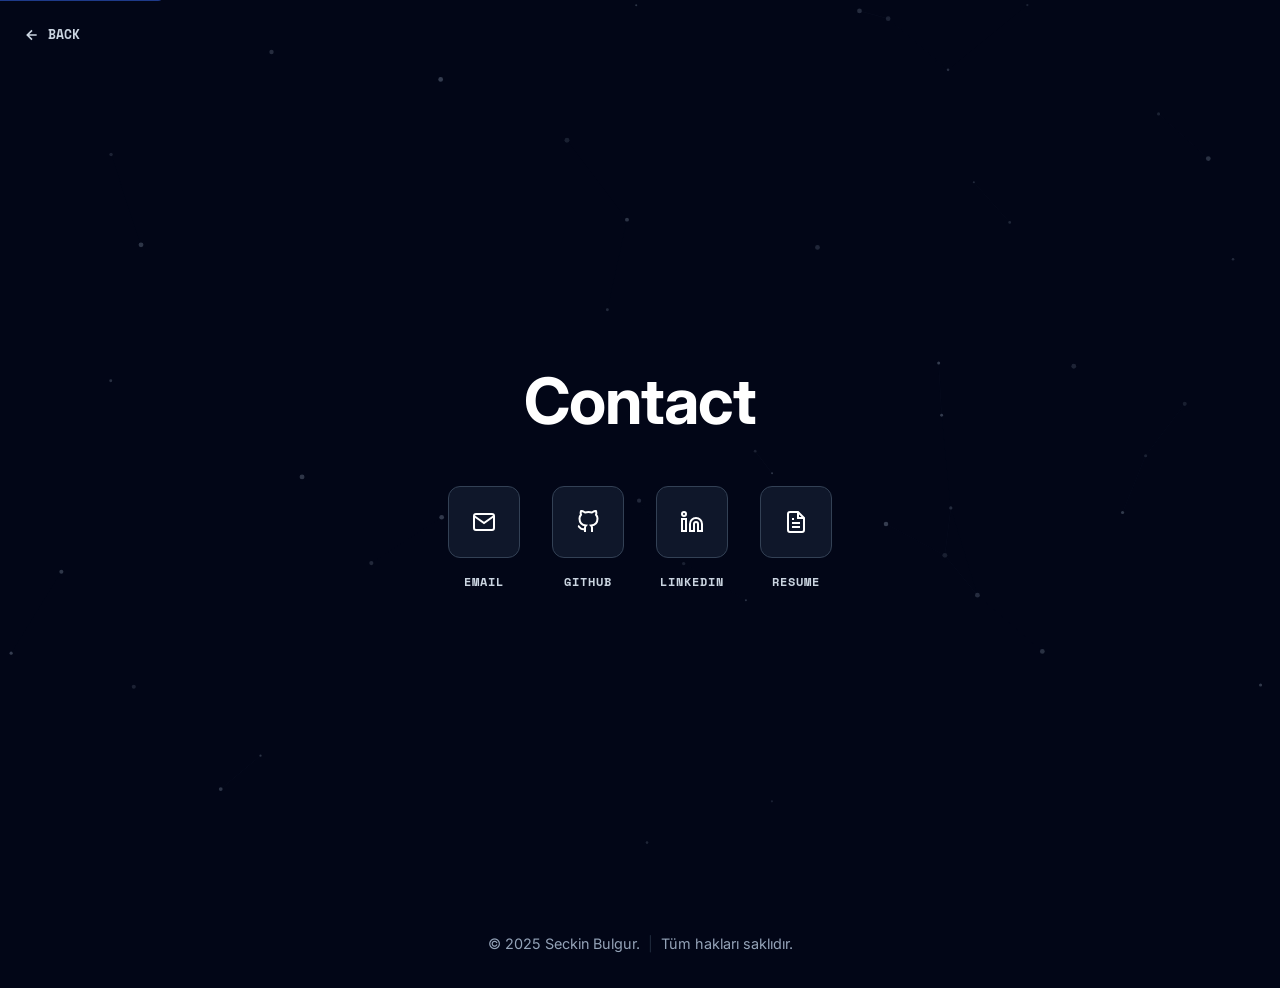
==== commit bb24b6b1: "update" ====
--- a/contact.html
+++ b/contact.html
@@ -8,32 +8,32 @@
     <link rel="canonical" href="https://seckinbulgur.com/contact.html" />
 
     <!-- ===== Primary Meta Tags ===== -->
-    <title>İletişim | Seçkin Bulgur - .NET & C# Developer</title>
-    <meta name="title" content="İletişim | Seçkin Bulgur - .NET & C# Developer" />
-    <meta name="description" content="Seçkin Bulgur ile iletişime geçin. .NET & C# geliştirici, backend yazılım mühendisi. E-posta, GitHub, LinkedIn ve CV bağlantıları." />
-    <meta name="keywords" content="Seçkin Bulgur, Seckin Bulgur, İletişim, Contact, .NET Developer, C# Developer, Yazılım Mühendisi, Software Engineer, GitHub, LinkedIn" />
-    <meta name="author" content="Seçkin Bulgur" />
+    <title>İletişim | Seckin Bulgur - .NET & C# Developer</title>
+    <meta name="title" content="İletişim | Seckin Bulgur - .NET & C# Developer" />
+    <meta name="description" content="Seckin Bulgur ile iletişime geçin. .NET & C# geliştirici, backend yazılım mühendisi. E-posta, GitHub, LinkedIn ve CV bağlantıları." />
+    <meta name="keywords" content="Seckin Bulgur, Seckin Bulgur, İletişim, Contact, .NET Developer, C# Developer, Yazılım Mühendisi, Software Engineer, GitHub, LinkedIn" />
+    <meta name="author" content="Seckin Bulgur" />
     <meta name="robots" content="index, follow" />
     <meta name="googlebot" content="index, follow" />
     <meta name="language" content="Turkish" />
     <meta name="revisit-after" content="7 days" />
-    <meta name="theme-color" content="#2a3fe5" />
+    <meta name="theme-color" content="#1e3a8a" />
 
     <!-- ===== Open Graph / Facebook ===== -->
     <meta property="og:type" content="website" />
     <meta property="og:url" content="https://seckinbulgur.com/contact.html" />
-    <meta property="og:title" content="İletişim | Seçkin Bulgur - .NET & C# Developer" />
-    <meta property="og:description" content="Seçkin Bulgur ile iletişime geçin. .NET & C# geliştirici, backend yazılım mühendisi. E-posta, GitHub, LinkedIn ve CV bağlantıları." />
-    <meta property="og:site_name" content="Seçkin Bulgur Portfolio" />
+    <meta property="og:title" content="İletişim | Seckin Bulgur - .NET & C# Developer" />
+    <meta property="og:description" content="Seckin Bulgur ile iletişime geçin. .NET & C# geliştirici, backend yazılım mühendisi. E-posta, GitHub, LinkedIn ve CV bağlantıları." />
+    <meta property="og:site_name" content="Seckin Bulgur Portfolio" />
     <meta property="og:locale" content="tr_TR" />
     <meta property="og:image" content="https://seckinbulgur.com/og-image.jpg" />
-    <meta property="og:image:alt" content="Seçkin Bulgur - .NET & C# Developer" />
+    <meta property="og:image:alt" content="Seckin Bulgur - .NET & C# Developer" />
 
     <!-- ===== Twitter ===== -->
     <meta property="twitter:card" content="summary_large_image" />
     <meta property="twitter:url" content="https://seckinbulgur.com/contact.html" />
-    <meta property="twitter:title" content="İletişim | Seçkin Bulgur - .NET & C# Developer" />
-    <meta property="twitter:description" content="Seçkin Bulgur ile iletişime geçin. .NET & C# geliştirici, backend yazılım mühendisi." />
+    <meta property="twitter:title" content="İletişim | Seckin Bulgur - .NET & C# Developer" />
+    <meta property="twitter:description" content="Seckin Bulgur ile iletişime geçin. .NET & C# geliştirici, backend yazılım mühendisi." />
     <meta property="twitter:image" content="https://seckinbulgur.com/og-image.jpg" />
 
     <!-- ===== Structured Data: ContactPage ===== -->
@@ -41,12 +41,12 @@
     {
       "@context": "https://schema.org",
       "@type": "ContactPage",
-      "name": "İletişim - Seçkin Bulgur",
-      "description": "Seçkin Bulgur ile iletişime geçin. .NET & C# geliştirici, backend yazılım mühendisi.",
+      "name": "İletişim - Seckin Bulgur",
+      "description": "Seckin Bulgur ile iletişime geçin. .NET & C# geliştirici, backend yazılım mühendisi.",
       "url": "https://seckinbulgur.com/contact.html",
       "mainEntity": {
         "@type": "Person",
-        "name": "Seçkin Bulgur",
+        "name": "Seckin Bulgur",
         "alternateName": "Seckin Bulgur",
         "jobTitle": ".NET & C# Developer",
         "email": "mailto:bulgurseckin@gmail.com",
@@ -82,13 +82,13 @@
     </script>
 
     <!-- ===== Favicon ===== -->
-    <link rel="icon" type="image/svg+xml" href="data:image/svg+xml,<svg xmlns='http://www.w3.org/2000/svg' viewBox='0 0 100 100'><text y='.9em' font-size='90'>👾</text></svg>" />
+    <link rel="icon" type="image/svg+xml" href="data:image/svg+xml,<svg xmlns='http://www.w3.org/2000/svg' viewBox='0 0 100 100'><rect width='100' height='100' rx='16' fill='%231e3a8a'/><text x='50' y='68' font-family='Arial' font-size='52' font-weight='700' fill='%23f8fafc' text-anchor='middle'>SB</text></svg>" />
 
     <!-- ===== Fonts ===== -->
     <link rel="preconnect" href="https://fonts.googleapis.com" />
     <link rel="preconnect" href="https://fonts.gstatic.com" crossorigin />
     <link
-      href="https://fonts.googleapis.com/css2?family=Press+Start+2P&family=Space+Mono:wght@400;700&display=swap"
+      href="https://fonts.googleapis.com/css2?family=Inter:wght@300;400;500;600;700&family=Space+Mono:wght@400;700&display=swap"
       rel="stylesheet"
     />
     <link rel="stylesheet" href="style.css" />
@@ -99,18 +99,8 @@
     <!-- Skip to main content -->
     <a href="#main-content" class="skip-link">Ana içeriğe atla</a>
 
-    <!-- Navigation -->
-    <nav class="top-nav" aria-label="Ana navigasyon">
-      <a href="game.html" class="play-btn" aria-label="Pac-Man oyununu oyna">
-        <svg width="14" height="14" viewBox="0 0 24 24" fill="currentColor" aria-hidden="true">
-          <polygon points="5 3 19 12 5 21 5 3"/>
-        </svg>
-        <span>PLAY</span>
-      </a>
-    </nav>
-
     <a href="index.html" class="back-link" aria-label="Ana sayfaya dön">
-      <svg width="16" height="16" viewBox="0 0 24 24" fill="none" stroke="currentColor" stroke-width="3" aria-hidden="true">
+      <svg width="16" height="16" viewBox="0 0 24 24" fill="none" stroke="currentColor" stroke-width="2.5" aria-hidden="true">
         <path d="M19 12H5M12 19l-7-7 7-7" />
       </svg>
       <span>BACK</span>
@@ -120,34 +110,24 @@
       <div class="center-content">
         <article>
           <header>
-            <h1 class="page-title">CONTACT</h1>
-            <p class="page-subtitle visually-hidden">Seçkin Bulgur ile iletişime geçin</p>
+            <h1 class="page-title">Contact</h1>
+            <p class="page-subtitle visually-hidden">Seckin Bulgur ile iletişime geçin</p>
           </header>
-
-          <div class="maze-line" aria-hidden="true">
-            <span class="dot"></span>
-            <span class="dot"></span>
-            <span class="dot"></span>
-            <span class="ghost ghost-red"></span>
-            <span class="dot"></span>
-            <span class="dot"></span>
-            <span class="dot"></span>
-          </div>
 
           <section class="contact-section" aria-label="İletişim bilgileri">
             <h2 class="visually-hidden">İletişim Kanalları</h2>
             <div class="contact-row" role="list">
-              <a href="mailto:bulgurseckin@gmail.com" class="contact-icon-card" role="listitem" aria-label="Seçkin Bulgur'a e-posta gönder">
+              <a href="mailto:bulgurseckin@gmail.com" class="contact-icon-card" role="listitem" aria-label="Seckin Bulgur'a e-posta gönder">
                 <div class="icon-circle">
                   <svg width="24" height="24" viewBox="0 0 24 24" fill="none" stroke="currentColor" stroke-width="2" aria-hidden="true">
                     <path d="M4 4h16c1.1 0 2 .9 2 2v12c0 1.1-.9 2-2 2H4c-1.1 0-2-.9-2-2V6c0-1.1.9-2 2-2z" />
                     <polyline points="22,6 12,13 2,6" />
                   </svg>
                 </div>
-                <span class="icon-label">MAIL</span>
+                <span class="icon-label">EMAIL</span>
               </a>
 
-              <a href="https://github.com/secoblgr" target="_blank" rel="noopener noreferrer" class="contact-icon-card" role="listitem" aria-label="Seçkin Bulgur'un GitHub profili">
+              <a href="https://github.com/secoblgr" target="_blank" rel="noopener noreferrer" class="contact-icon-card" role="listitem" aria-label="Seckin Bulgur'un GitHub profili">
                 <div class="icon-circle">
                   <svg width="24" height="24" viewBox="0 0 24 24" fill="none" stroke="currentColor" stroke-width="2" aria-hidden="true">
                     <path d="M9 19c-5 1.5-5-2.5-7-3m14 6v-3.87a3.37 3.37 0 0 0-.94-2.61c3.14-.35 6.44-1.54 6.44-7A5.44 5.44 0 0 0 20 4.77 5.07 5.07 0 0 0 19.91 1S18.73.65 16 2.48a13.38 13.38 0 0 0-7 0C6.27.65 5.09 1 5.09 1A5.07 5.07 0 0 0 5 4.77a5.44 5.44 0 0 0-1.5 3.78c0 5.42 3.3 6.61 6.44 7A3.37 3.37 0 0 0 9 18.13V22" />
@@ -156,7 +136,7 @@
                 <span class="icon-label">GITHUB</span>
               </a>
 
-              <a href="https://www.linkedin.com/in/seckinbulgur/" target="_blank" rel="noopener noreferrer" class="contact-icon-card" role="listitem" aria-label="Seçkin Bulgur'un LinkedIn profili">
+              <a href="https://www.linkedin.com/in/seckinbulgur/" target="_blank" rel="noopener noreferrer" class="contact-icon-card" role="listitem" aria-label="Seckin Bulgur'un LinkedIn profili">
                 <div class="icon-circle">
                   <svg width="24" height="24" viewBox="0 0 24 24" fill="none" stroke="currentColor" stroke-width="2" aria-hidden="true">
                     <path d="M16 8a6 6 0 0 1 6 6v7h-4v-7a2 2 0 0 0-2-2 2 2 0 0 0-2 2v7h-4v-7a6 6 0 0 1 6-6z" />
@@ -167,7 +147,7 @@
                 <span class="icon-label">LINKEDIN</span>
               </a>
 
-              <a href="cv.pdf" target="_blank" rel="noopener noreferrer" class="contact-icon-card" role="listitem" aria-label="Seçkin Bulgur'un CV'sini görüntüle">
+              <a href="cv.pdf" target="_blank" rel="noopener noreferrer" class="contact-icon-card" role="listitem" aria-label="Seckin Bulgur'un CV'sini görüntüle">
                 <div class="icon-circle">
                   <svg width="24" height="24" viewBox="0 0 24 24" fill="none" stroke="currentColor" stroke-width="2" aria-hidden="true">
                     <path d="M14 2H6a2 2 0 0 0-2 2v16a2 2 0 0 0 2 2h12a2 2 0 0 0 2-2V8z" />
@@ -187,7 +167,7 @@
 
     <footer class="site-footer" role="contentinfo">
       <p class="footer-text">
-        <span>&copy; 2025 Seçkin Bulgur.</span>
+        <span>&copy; 2025 Seckin Bulgur.</span>
         <span class="footer-separator">|</span>
         <span>Tüm hakları saklıdır.</span>
       </p>
--- a/style.css
+++ b/style.css
@@ -1,3 +1,74 @@
+/* ===== Corporate Design System ===== */
+:root {
+  --primary: #1e3a8a;
+  --primary-light: #3b82f6;
+  --primary-glow: rgba(59, 130, 246, 0.35);
+  --surface: #020617;
+  --surface-elevated: #0f172a;
+  --surface-subtle: #1e293b;
+  --text: #ffffff;
+  --text-dim: #cbd5e1;
+  --text-muted: #94a3b8;
+  --accent: #38bdf8;
+  --border: #334155;
+  --border-subtle: rgba(148, 163, 184, 0.2);
+  --radius-sm: 6px;
+  --radius-md: 12px;
+  --radius-lg: 16px;
+  --transition: 0.2s ease;
+  --font-sans: "Inter", system-ui, -apple-system, BlinkMacSystemFont, "Segoe UI", Roboto, sans-serif;
+  --font-mono: "Space Mono", "Fira Code", "Courier New", monospace;
+}
+
+/* ===== Reset ===== */
+*,
+*::before,
+*::after {
+  margin: 0;
+  padding: 0;
+  box-sizing: border-box;
+}
+
+html {
+  scroll-behavior: smooth;
+}
+
+html,
+body {
+  height: 100%;
+}
+
+body {
+  font-family: var(--font-sans);
+  background: var(--surface);
+  color: var(--text);
+  -webkit-font-smoothing: antialiased;
+  -moz-osx-font-smoothing: grayscale;
+  overflow-x: hidden;
+  font-size: 17px;
+  line-height: 1.65;
+}
+
+::selection {
+  background: var(--primary-light);
+  color: #fff;
+}
+
+/* ===== Scrollbar ===== */
+::-webkit-scrollbar {
+  width: 8px;
+}
+::-webkit-scrollbar-track {
+  background: var(--surface);
+}
+::-webkit-scrollbar-thumb {
+  background: var(--surface-subtle);
+  border-radius: 4px;
+}
+::-webkit-scrollbar-thumb:hover {
+  background: var(--primary-light);
+}
+
 /* ===== Accessibility: Skip Link ===== */
 .skip-link {
   position: absolute;
@@ -5,12 +76,14 @@
   left: 0;
   background: var(--primary);
   color: #fff;
-  padding: 8px 16px;
+  padding: 10px 18px;
   font-family: var(--font-mono);
   font-size: 0.8rem;
+  font-weight: 700;
   text-decoration: none;
   z-index: 1000;
   transition: top 0.2s ease;
+  border-radius: 0 0 var(--radius-sm) 0;
 }
 
 .skip-link:focus {
@@ -30,67 +103,7 @@
   border: 0;
 }
 
-/* ===== Pacman Design System ===== */
-:root {
-  --primary: #2a3fe5;
-  --secondary: #f4b9b0;
-  --success: #16a34a;
-  --warning: #d97706;
-  --danger: #dc2626;
-  --surface: #000000;
-  --text: #ffffff;
-  --text-dim: #8888a0;
-  --dot-color: #f4b9b0;
-  --border-dotted: 3px dotted var(--secondary);
-  --radius-sm: 4px;
-  --radius-md: 8px;
-  --transition: 0.15s ease;
-  --font-display: "Press Start 2P", cursive;
-  --font-mono: "Space Mono", monospace;
-}
-
-/* ===== Reset ===== */
-*,
-*::before,
-*::after {
-  margin: 0;
-  padding: 0;
-  box-sizing: border-box;
-}
-
-html,
-body {
-  height: 100%;
-}
-
-body {
-  font-family: var(--font-display);
-  background: var(--surface);
-  color: var(--text);
-  -webkit-font-smoothing: antialiased;
-  overflow-x: hidden;
-  font-size: 16px;
-  line-height: 1.6;
-}
-
-::selection {
-  background: var(--primary);
-  color: #fff;
-}
-
-/* ===== Scrollbar ===== */
-::-webkit-scrollbar {
-  width: 8px;
-}
-::-webkit-scrollbar-track {
-  background: var(--surface);
-}
-::-webkit-scrollbar-thumb {
-  background: var(--primary);
-  border: 2px dotted var(--surface);
-}
-
-/* ===== Canvas ===== */
+/* ===== Canvas Background ===== */
 #dots {
   position: fixed;
   inset: 0;
@@ -98,6 +111,7 @@
   height: 100%;
   z-index: 0;
   pointer-events: none;
+  opacity: 0.6;
 }
 
 /* ===== Page Layout ===== */
@@ -108,210 +122,98 @@
   justify-content: center;
   position: relative;
   z-index: 1;
-  padding: 40px 24px;
+  padding: 80px 24px 40px;
 }
 
 .center-content {
-  max-width: 800px;
+  max-width: 760px;
   width: 100%;
   text-align: center;
 }
 
-/* ===== Arcade Header ===== */
-.arcade-insert {
-  font-family: var(--font-display);
-  font-size: 0.65rem;
-  color: var(--warning);
-  margin-bottom: 24px;
-  letter-spacing: 2px;
-  opacity: 0;
-  animation: blink 1s step-end infinite, fadeUp 0.7s ease forwards 0.1s;
-}
-
-@keyframes blink {
-  0%,
-  100% {
-    opacity: 1;
-  }
-  50% {
-    opacity: 0;
-  }
-}
-
-/* ===== Name ===== */
-.name {
-  font-family: var(--font-display);
-  font-size: clamp(1.5rem, 5vw, 2.5rem);
-  font-weight: 400;
-  line-height: 1.4;
-  color: var(--text);
-  margin-bottom: 8px;
-  opacity: 0;
-  animation: fadeUp 0.7s ease forwards 0.25s;
-  text-shadow: 4px 4px 0px var(--primary);
-}
-
-/* ===== Job Title ===== */
-.job-title {
+/* ===== Hero Section ===== */
+.hero-section {
+  margin-bottom: 32px;
+}
+
+.eyebrow {
   font-family: var(--font-mono);
   font-size: 0.85rem;
+  font-weight: 700;
+  color: var(--primary-light);
+  text-transform: uppercase;
+  letter-spacing: 2px;
+  margin-bottom: 16px;
+  opacity: 0;
+  animation: fadeUp 0.7s ease forwards 0.1s;
+}
+
+.name {
+  font-family: var(--font-sans);
+  font-size: clamp(2.75rem, 7.5vw, 5rem);
+  font-weight: 700;
+  line-height: 1.05;
+  color: var(--text);
+  margin-bottom: 16px;
+  letter-spacing: -0.02em;
+}
+
+.name-visible {
+  display: inline-block;
+}
+
+.name-char {
+  display: inline-block;
+  opacity: 0;
+  transform: translateY(16px);
+  animation: charReveal 0.5s cubic-bezier(0.25, 0.46, 0.45, 0.94) forwards;
+}
+
+@keyframes charReveal {
+  to {
+    opacity: 1;
+    transform: translateY(0);
+  }
+}
+
+.job-title {
+  font-family: var(--font-sans);
+  font-size: clamp(1.2rem, 3.2vw, 1.55rem);
+  font-weight: 400;
   color: var(--text-dim);
-  margin-bottom: 24px;
-  opacity: 0;
-  animation: fadeUp 0.7s ease forwards 0.35s;
-}
-
-/* ===== Maze Line ===== */
-.maze-line {
-  display: flex;
-  align-items: center;
-  justify-content: center;
-  gap: 12px;
-  margin-bottom: 32px;
-  opacity: 0;
-  animation: fadeUp 0.7s ease forwards 0.4s;
-}
-
-.dot {
-  width: 8px;
-  height: 8px;
-  background: var(--dot-color);
-  border-radius: 50%;
-  display: inline-block;
-  animation: dotPulse 1.5s ease-in-out infinite alternate;
-}
-
-@keyframes dotPulse {
-  from {
-    transform: scale(1);
-    opacity: 0.8;
-  }
-  to {
-    transform: scale(1.3);
-    opacity: 1;
-  }
-}
-
-/* Pacman shape using CSS */
-.pacman {
-  width: 24px;
-  height: 24px;
-  background: var(--warning);
-  border-radius: 50%;
-  position: relative;
-  display: inline-block;
-}
-
-.pacman::before {
-  content: "";
-  position: absolute;
-  top: 0;
-  right: -1px;
-  width: 50%;
-  height: 100%;
-  background: var(--surface);
-  clip-path: polygon(0 0, 100% 50%, 0 100%);
-  animation: chomp 0.4s linear infinite;
-}
-
-@keyframes chomp {
-  0%,
-  100% {
-    clip-path: polygon(0 0, 100% 50%, 0 100%);
-  }
-  50% {
-    clip-path: polygon(0 50%, 100% 50%, 0 50%);
-  }
-}
-
-/* Ghost shape using CSS */
-.ghost {
-  width: 24px;
-  height: 24px;
-  border-radius: 12px 12px 0 0;
-  position: relative;
-  display: inline-block;
-  animation: ghostBob 0.6s ease-in-out infinite alternate;
-}
-
-.ghost::before {
-  content: "";
-  position: absolute;
-  bottom: -4px;
-  left: 0;
-  width: 100%;
-  height: 8px;
-  background: inherit;
-  clip-path: polygon(
-    0 0,
-    25% 100%,
-    50% 0,
-    75% 100%,
-    100% 0,
-    100% 0,
-    0 0
-  );
-}
-
-.ghost::after {
-  content: "";
-  position: absolute;
-  top: 6px;
-  left: 4px;
-  width: 16px;
-  height: 8px;
-  background: var(--surface);
-  border-radius: 50%;
-}
-
-.ghost-red {
-  background: var(--danger);
-}
-.ghost-pink {
-  background: var(--secondary);
-}
-.ghost-cyan {
-  background: #00ffff;
-}
-.ghost-orange {
-  background: var(--warning);
-}
-
-@keyframes ghostBob {
-  from {
-    transform: translateY(0);
-  }
-  to {
-    transform: translateY(-4px);
-  }
+  opacity: 0;
+  animation: fadeUp 0.7s ease forwards 0.3s;
 }
 
 /* ===== Info Card ===== */
 .info-card {
-  border: var(--border-dotted);
-  padding: 24px;
+  background: rgba(30, 41, 59, 0.6);
+  border: 1px solid var(--border-subtle);
+  border-radius: var(--radius-md);
+  padding: 28px 32px;
   margin-bottom: 32px;
-  opacity: 0;
-  animation: fadeUp 0.7s ease forwards 0.55s;
-  background: var(--surface);
+  backdrop-filter: blur(8px);
+  opacity: 0;
+  animation: fadeUp 0.7s ease forwards 0.4s;
 }
 
 .description {
-  font-family: var(--font-mono);
-  font-size: 0.95rem;
-  line-height: 1.7;
-  color: var(--text);
+  font-family: var(--font-sans);
+  font-size: 1.1rem;
+  line-height: 1.8;
+  color: var(--text-dim);
+  font-weight: 400;
 }
 
 /* ===== Tech Stack ===== */
 .tech-stack {
   display: flex;
   flex-wrap: wrap;
-  gap: 8px;
+  gap: 10px;
   justify-content: center;
-  margin-bottom: 32px;
-  opacity: 0;
-  animation: fadeUp 0.7s ease forwards 0.65s;
+  margin-bottom: 36px;
+  opacity: 0;
+  animation: fadeUp 0.7s ease forwards 0.5s;
 }
 
 .tag {
@@ -319,15 +221,18 @@
   font-size: 0.8rem;
   font-weight: 700;
   color: var(--text);
-  background: var(--surface);
-  border: 2px dotted var(--primary);
-  padding: 8px 16px;
-  transition: var(--transition);
+  background: var(--surface-elevated);
+  border: 1px solid var(--border);
+  border-radius: 9999px;
+  padding: 9px 18px;
+  transition: var(--transition);
+  cursor: default;
 }
 
 .tag:hover {
   background: var(--primary);
-  color: var(--surface);
+  border-color: var(--primary-light);
+  color: #fff;
   transform: translateY(-2px);
 }
 
@@ -335,65 +240,35 @@
 .btn {
   display: inline-flex;
   align-items: center;
-  gap: 8px;
-  padding: 12px 24px;
-  font-family: var(--font-display);
-  font-size: 0.7rem;
+  gap: 10px;
+  padding: 15px 30px;
+  font-family: var(--font-sans);
+  font-size: 1rem;
+  font-weight: 600;
   text-decoration: none;
-  color: var(--surface);
-  background: var(--secondary);
-  border: 3px solid var(--secondary);
-  transition: var(--transition);
-  opacity: 0;
-  animation: fadeUp 0.7s ease forwards 0.8s;
+  color: #fff;
+  background: var(--primary);
+  border: 1px solid var(--primary);
+  border-radius: var(--radius-sm);
+  transition: var(--transition);
+  opacity: 0;
+  animation: fadeUp 0.7s ease forwards 0.6s;
   cursor: pointer;
 }
 
 .btn:hover {
-  background: transparent;
-  color: var(--secondary);
-  transform: translateY(-3px);
-  box-shadow: 4px 4px 0px var(--secondary);
+  background: var(--primary-light);
+  border-color: var(--primary-light);
+  transform: translateY(-2px);
+  box-shadow: 0 10px 30px -10px var(--primary-glow);
 }
 
 .btn:focus-visible {
-  outline: 3px dotted var(--primary);
-  outline-offset: 4px;
-}
-
-/* ===== Top Navigation ===== */
-.top-nav {
-  position: fixed;
-  top: 24px;
-  right: 24px;
-  z-index: 100;
-}
-
-/* ===== Play Button ===== */
-.play-btn {
-  display: inline-flex;
-  align-items: center;
-  gap: 8px;
-  padding: 10px 18px;
-  font-family: var(--font-display);
-  font-size: 0.65rem;
-  color: var(--surface);
-  background: var(--secondary);
-  border: 3px solid var(--secondary);
-  text-decoration: none;
-  transition: var(--transition);
-  opacity: 0;
-  animation: fadeUp 0.5s ease forwards 0.1s;
-}
-
-.play-btn:hover {
-  background: transparent;
-  color: var(--secondary);
-  transform: translateY(-2px);
-  box-shadow: 4px 4px 0px var(--secondary);
-}
-
-/* ===== Contact Page ===== */
+  outline: 2px solid var(--primary-light);
+  outline-offset: 3px;
+}
+
+/* ===== Back Link ===== */
 .back-link {
   position: fixed;
   top: 24px;
@@ -404,27 +279,29 @@
   gap: 8px;
   color: var(--text-dim);
   text-decoration: none;
-  font-family: var(--font-display);
-  font-size: 0.65rem;
+  font-family: var(--font-mono);
+  font-size: 0.8rem;
+  font-weight: 700;
   transition: var(--transition);
   opacity: 0;
   animation: fadeUp 0.5s ease forwards 0.1s;
 }
 
 .back-link:hover {
-  color: var(--secondary);
-  transform: translateX(-4px);
-}
-
+  color: var(--text);
+  transform: translateX(-3px);
+}
+
+/* ===== Page Title ===== */
 .page-title {
-  font-family: var(--font-display);
-  font-size: clamp(1.2rem, 4vw, 2rem);
-  font-weight: 400;
-  margin-bottom: 24px;
-  color: var(--text);
-  text-shadow: 4px 4px 0px var(--danger);
+  font-family: var(--font-sans);
+  font-size: clamp(2.25rem, 6.5vw, 4rem);
+  font-weight: 700;
+  margin-bottom: 32px;
+  color: var(--text);
   opacity: 0;
   animation: fadeUp 0.7s ease forwards 0.2s;
+  letter-spacing: -0.02em;
 }
 
 /* ===== Contact Row ===== */
@@ -435,21 +312,21 @@
   gap: 32px;
   flex-wrap: wrap;
   opacity: 0;
-  animation: fadeUp 0.7s ease forwards 0.5s;
+  animation: fadeUp 0.7s ease forwards 0.4s;
 }
 
 .contact-icon-card {
   display: flex;
   flex-direction: column;
   align-items: center;
-  gap: 12px;
+  gap: 14px;
   text-decoration: none;
   color: var(--text);
   transition: var(--transition);
 }
 
 .contact-icon-card:hover {
-  transform: translateY(-6px);
+  transform: translateY(-4px);
 }
 
 .icon-circle {
@@ -459,35 +336,38 @@
   align-items: center;
   justify-content: center;
   color: var(--text);
-  background: transparent;
-  border: 3px dotted var(--primary);
+  background: var(--surface-elevated);
+  border: 1px solid var(--border);
+  border-radius: var(--radius-md);
   transition: var(--transition);
 }
 
 .contact-icon-card:hover .icon-circle {
   background: var(--primary);
-  border-style: solid;
-  box-shadow: 4px 4px 0px var(--secondary);
-  transform: scale(1.1);
+  border-color: var(--primary-light);
+  box-shadow: 0 12px 30px -12px var(--primary-glow);
+  transform: scale(1.05);
 }
 
 .icon-label {
-  font-family: var(--font-display);
-  font-size: 0.6rem;
+  font-family: var(--font-mono);
+  font-size: 0.75rem;
+  font-weight: 700;
   color: var(--text-dim);
   letter-spacing: 1px;
+  text-transform: uppercase;
   transition: var(--transition);
 }
 
 .contact-icon-card:hover .icon-label {
-  color: var(--secondary);
+  color: var(--text);
 }
 
 /* ===== Animations ===== */
 @keyframes fadeUp {
   from {
     opacity: 0;
-    transform: translateY(24px);
+    transform: translateY(20px);
   }
   to {
     opacity: 1;
@@ -497,41 +377,23 @@
 
 /* ===== Reduced Motion ===== */
 @media (prefers-reduced-motion: reduce) {
-  .arcade-insert,
-  .pacman::before,
-  .dot,
-  .ghost {
-    animation: none;
-  }
+  html {
+    scroll-behavior: auto;
+  }
+  .eyebrow,
   .name,
-  .page-title,
-  .maze-line,
+  .name-char,
+  .job-title,
   .info-card,
   .tech-stack,
   .btn,
   .contact-row,
-  .back-link {
+  .back-link,
+  .page-title {
     opacity: 1;
     animation: none;
-  }
-}
-
-/* ===== Game Page HUD ===== */
-.game-hud {
-  position: fixed;
-  top: 24px;
-  left: 50%;
-  transform: translateX(-50%);
-  z-index: 10;
-  display: flex;
-  gap: 32px;
-  font-family: var(--font-display);
-  font-size: 0.7rem;
-  color: var(--text);
-  pointer-events: none;
-  text-shadow: 2px 2px 0 var(--primary);
-  opacity: 0;
-  animation: fadeUp 0.5s ease forwards 0.1s;
+    transform: none;
+  }
 }
 
 /* ===== Footer ===== */
@@ -539,12 +401,12 @@
   position: relative;
   z-index: 1;
   text-align: center;
-  padding: 24px;
-  font-family: var(--font-mono);
-  font-size: 0.7rem;
-  color: var(--text-dim);
-  opacity: 0;
-  animation: fadeUp 0.7s ease forwards 1s;
+  padding: 32px 24px;
+  font-family: var(--font-sans);
+  font-size: 0.9rem;
+  color: var(--text-muted);
+  opacity: 0;
+  animation: fadeUp 0.7s ease forwards 0.7s;
 }
 
 .footer-text {
@@ -555,27 +417,33 @@
 }
 
 .footer-separator {
-  color: var(--primary);
+  color: var(--surface-subtle);
 }
 
 /* ===== Responsive ===== */
 @media (max-width: 640px) {
+  .page {
+    padding: 72px 20px 32px;
+  }
+
   .name {
-    font-size: 1.2rem;
-    text-shadow: 2px 2px 0px var(--primary);
+    font-size: 2.25rem;
   }
 
   .job-title {
-    font-size: 0.7rem;
+    font-size: 1rem;
   }
 
   .page-title {
-    font-size: 1rem;
-    text-shadow: 2px 2px 0px var(--danger);
+    font-size: 1.75rem;
+  }
+
+  .info-card {
+    padding: 22px 20px;
   }
 
   .description {
-    font-size: 0.75rem;
+    font-size: 0.95rem;
   }
 
   .contact-row {
@@ -583,21 +451,21 @@
   }
 
   .icon-circle {
-    width: 56px;
-    height: 56px;
+    width: 60px;
+    height: 60px;
   }
 
   .btn {
-    font-size: 0.6rem;
-    padding: 10px 18px;
-  }
-
-  .arcade-insert {
-    font-size: 0.55rem;
+    font-size: 0.9rem;
+    padding: 12px 24px;
+  }
+
+  .eyebrow {
+    font-size: 0.7rem;
   }
 
   .site-footer {
-    font-size: 0.6rem;
-    padding: 16px;
-  }
-}
+    font-size: 0.75rem;
+    padding: 24px 16px;
+  }
+}
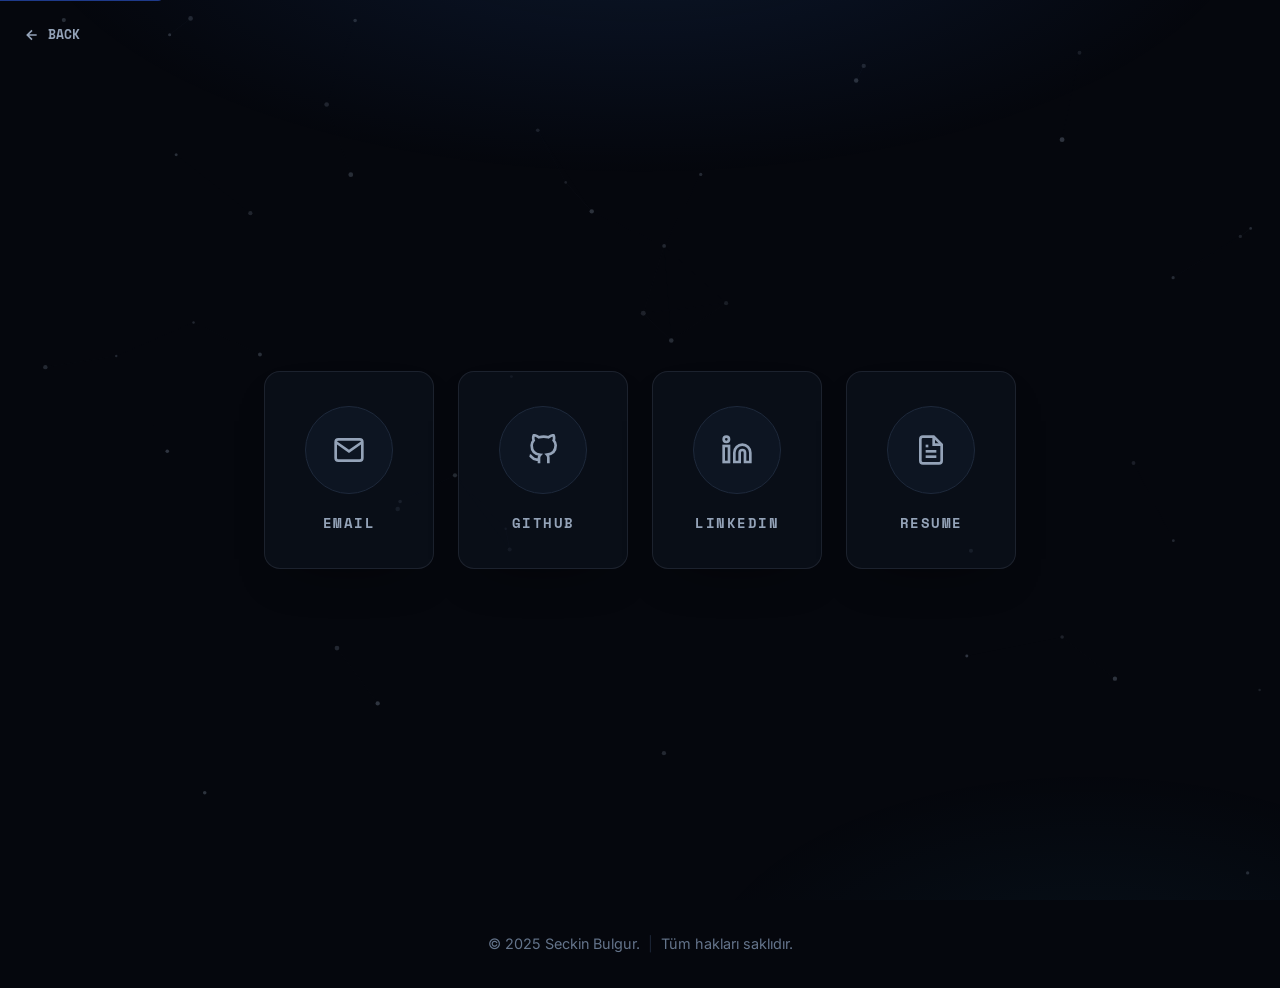
==== commit cc15b7c9: "refactor: update font styles and improve accessibility in contact and index pages" ====
--- a/contact.html
+++ b/contact.html
@@ -88,7 +88,7 @@
     <link rel="preconnect" href="https://fonts.googleapis.com" />
     <link rel="preconnect" href="https://fonts.gstatic.com" crossorigin />
     <link
-      href="https://fonts.googleapis.com/css2?family=Inter:wght@300;400;500;600;700&family=Space+Mono:wght@400;700&display=swap"
+      href="https://fonts.googleapis.com/css2?family=Inter:ital,wght@0,300;0,400;0,500;0,600;0,700;1,700&family=Space+Mono:wght@400;700&display=swap"
       rel="stylesheet"
     />
     <link rel="stylesheet" href="style.css" />
@@ -109,10 +109,7 @@
     <main class="page" id="main-content" role="main">
       <div class="center-content">
         <article>
-          <header>
-            <h1 class="page-title">Contact</h1>
-            <p class="page-subtitle visually-hidden">Seckin Bulgur ile iletişime geçin</p>
-          </header>
+          <h1 class="visually-hidden">Contact - Seckin Bulgur ile iletişime geçin</h1>
 
           <section class="contact-section" aria-label="İletişim bilgileri">
             <h2 class="visually-hidden">İletişim Kanalları</h2>
--- a/style.css
+++ b/style.css
@@ -3,19 +3,20 @@
   --primary: #1e3a8a;
   --primary-light: #3b82f6;
   --primary-glow: rgba(59, 130, 246, 0.35);
-  --surface: #020617;
-  --surface-elevated: #0f172a;
-  --surface-subtle: #1e293b;
-  --text: #ffffff;
-  --text-dim: #cbd5e1;
-  --text-muted: #94a3b8;
+  --surface: #05070d;
+  --surface-elevated: #0d1522;
+  --surface-subtle: #1b2536;
+  --text: #f8fafc;
+  --text-dim: #94a3b8;
+  --text-muted: #64748b;
   --accent: #38bdf8;
-  --border: #334155;
-  --border-subtle: rgba(148, 163, 184, 0.2);
+  --accent-glow: rgba(56, 189, 248, 0.18);
+  --border: #1e293b;
+  --border-subtle: rgba(148, 163, 184, 0.14);
   --radius-sm: 6px;
   --radius-md: 12px;
   --radius-lg: 16px;
-  --transition: 0.2s ease;
+  --transition: 0.25s cubic-bezier(0.4, 0, 0.2, 1);
   --font-sans: "Inter", system-ui, -apple-system, BlinkMacSystemFont, "Segoe UI", Roboto, sans-serif;
   --font-mono: "Space Mono", "Fira Code", "Courier New", monospace;
 }
@@ -47,6 +48,18 @@
   overflow-x: hidden;
   font-size: 17px;
   line-height: 1.65;
+}
+
+/* Subtle ambient glow behind content */
+body::before {
+  content: "";
+  position: fixed;
+  inset: 0;
+  z-index: 0;
+  pointer-events: none;
+  background:
+    radial-gradient(ellipse 70% 45% at 50% -12%, rgba(59, 130, 246, 0.14), transparent 70%),
+    radial-gradient(ellipse 45% 35% at 85% 110%, rgba(56, 189, 248, 0.06), transparent 70%);
 }
 
 ::selection {
@@ -111,7 +124,7 @@
   height: 100%;
   z-index: 0;
   pointer-events: none;
-  opacity: 0.6;
+  opacity: 0.5;
 }
 
 /* ===== Page Layout ===== */
@@ -133,29 +146,19 @@
 
 /* ===== Hero Section ===== */
 .hero-section {
-  margin-bottom: 32px;
-}
-
-.eyebrow {
-  font-family: var(--font-mono);
-  font-size: 0.85rem;
-  font-weight: 700;
-  color: var(--primary-light);
-  text-transform: uppercase;
-  letter-spacing: 2px;
-  margin-bottom: 16px;
-  opacity: 0;
-  animation: fadeUp 0.7s ease forwards 0.1s;
+  margin-bottom: 36px;
 }
 
 .name {
   font-family: var(--font-sans);
   font-size: clamp(2.75rem, 7.5vw, 5rem);
   font-weight: 700;
+  font-style: italic;
   line-height: 1.05;
   color: var(--text);
-  margin-bottom: 16px;
-  letter-spacing: -0.02em;
+  text-shadow: 0 0 60px rgba(56, 189, 248, 0.25);
+  margin-bottom: 18px;
+  letter-spacing: -0.03em;
 }
 
 .name-visible {
@@ -178,62 +181,34 @@
 
 .job-title {
   font-family: var(--font-sans);
-  font-size: clamp(1.2rem, 3.2vw, 1.55rem);
+  font-size: clamp(1.15rem, 3vw, 1.45rem);
   font-weight: 400;
   color: var(--text-dim);
+  letter-spacing: 0.01em;
   opacity: 0;
   animation: fadeUp 0.7s ease forwards 0.3s;
 }
 
 /* ===== Info Card ===== */
 .info-card {
-  background: rgba(30, 41, 59, 0.6);
+  background: rgba(13, 21, 34, 0.55);
   border: 1px solid var(--border-subtle);
-  border-radius: var(--radius-md);
-  padding: 28px 32px;
-  margin-bottom: 32px;
-  backdrop-filter: blur(8px);
+  border-radius: var(--radius-lg);
+  padding: 30px 36px;
+  margin-bottom: 36px;
+  backdrop-filter: blur(12px);
+  -webkit-backdrop-filter: blur(12px);
+  box-shadow: 0 20px 50px -30px rgba(0, 0, 0, 0.7);
   opacity: 0;
   animation: fadeUp 0.7s ease forwards 0.4s;
 }
 
 .description {
   font-family: var(--font-sans);
-  font-size: 1.1rem;
+  font-size: 1.05rem;
   line-height: 1.8;
   color: var(--text-dim);
-  font-weight: 400;
-}
-
-/* ===== Tech Stack ===== */
-.tech-stack {
-  display: flex;
-  flex-wrap: wrap;
-  gap: 10px;
-  justify-content: center;
-  margin-bottom: 36px;
-  opacity: 0;
-  animation: fadeUp 0.7s ease forwards 0.5s;
-}
-
-.tag {
-  font-family: var(--font-mono);
-  font-size: 0.8rem;
-  font-weight: 700;
-  color: var(--text);
-  background: var(--surface-elevated);
-  border: 1px solid var(--border);
-  border-radius: 9999px;
-  padding: 9px 18px;
-  transition: var(--transition);
-  cursor: default;
-}
-
-.tag:hover {
-  background: var(--primary);
-  border-color: var(--primary-light);
-  color: #fff;
-  transform: translateY(-2px);
+  font-weight: 300;
 }
 
 /* ===== Button ===== */
@@ -241,15 +216,16 @@
   display: inline-flex;
   align-items: center;
   gap: 10px;
-  padding: 15px 30px;
+  padding: 16px 34px;
   font-family: var(--font-sans);
   font-size: 1rem;
   font-weight: 600;
   text-decoration: none;
   color: #fff;
-  background: var(--primary);
-  border: 1px solid var(--primary);
-  border-radius: var(--radius-sm);
+  background: linear-gradient(135deg, var(--primary) 0%, var(--primary-light) 100%);
+  border: none;
+  border-radius: 9999px;
+  box-shadow: 0 8px 30px -12px var(--primary-glow);
   transition: var(--transition);
   opacity: 0;
   animation: fadeUp 0.7s ease forwards 0.6s;
@@ -257,14 +233,13 @@
 }
 
 .btn:hover {
-  background: var(--primary-light);
-  border-color: var(--primary-light);
   transform: translateY(-2px);
-  box-shadow: 0 10px 30px -10px var(--primary-glow);
+  box-shadow: 0 14px 40px -12px var(--primary-glow);
+  filter: brightness(1.12);
 }
 
 .btn:focus-visible {
-  outline: 2px solid var(--primary-light);
+  outline: 2px solid var(--accent);
   outline-offset: 3px;
 }
 
@@ -292,69 +267,73 @@
   transform: translateX(-3px);
 }
 
-/* ===== Page Title ===== */
-.page-title {
-  font-family: var(--font-sans);
-  font-size: clamp(2.25rem, 6.5vw, 4rem);
-  font-weight: 700;
-  margin-bottom: 32px;
-  color: var(--text);
-  opacity: 0;
-  animation: fadeUp 0.7s ease forwards 0.2s;
-  letter-spacing: -0.02em;
-}
-
-/* ===== Contact Row ===== */
+/* ===== Contact Cards ===== */
 .contact-row {
   display: flex;
   flex-direction: row;
   justify-content: center;
-  gap: 32px;
+  gap: 24px;
   flex-wrap: wrap;
   opacity: 0;
-  animation: fadeUp 0.7s ease forwards 0.4s;
+  animation: fadeUp 0.7s ease forwards 0.2s;
 }
 
 .contact-icon-card {
   display: flex;
   flex-direction: column;
   align-items: center;
-  gap: 14px;
+  gap: 18px;
+  padding: 34px 30px;
+  min-width: 170px;
   text-decoration: none;
   color: var(--text);
+  background: rgba(13, 21, 34, 0.55);
+  border: 1px solid var(--border-subtle);
+  border-radius: var(--radius-lg);
+  backdrop-filter: blur(12px);
+  -webkit-backdrop-filter: blur(12px);
+  box-shadow: 0 20px 50px -30px rgba(0, 0, 0, 0.7);
   transition: var(--transition);
 }
 
 .contact-icon-card:hover {
-  transform: translateY(-4px);
+  transform: translateY(-6px);
+  border-color: var(--accent);
+  box-shadow: 0 24px 60px -25px var(--accent-glow);
 }
 
 .icon-circle {
-  width: 72px;
-  height: 72px;
+  width: 88px;
+  height: 88px;
   display: flex;
   align-items: center;
   justify-content: center;
-  color: var(--text);
+  color: var(--text-dim);
   background: var(--surface-elevated);
   border: 1px solid var(--border);
-  border-radius: var(--radius-md);
+  border-radius: 50%;
   transition: var(--transition);
 }
 
+.icon-circle svg {
+  width: 32px;
+  height: 32px;
+}
+
 .contact-icon-card:hover .icon-circle {
-  background: var(--primary);
+  color: #fff;
+  background: linear-gradient(135deg, var(--primary) 0%, var(--primary-light) 100%);
   border-color: var(--primary-light);
   box-shadow: 0 12px 30px -12px var(--primary-glow);
-  transform: scale(1.05);
+  transform: scale(1.06);
 }
 
 .icon-label {
   font-family: var(--font-mono);
-  font-size: 0.75rem;
+  font-size: 0.85rem;
   font-weight: 700;
   color: var(--text-dim);
-  letter-spacing: 1px;
+  letter-spacing: 1.5px;
   text-transform: uppercase;
   transition: var(--transition);
 }
@@ -380,16 +359,13 @@
   html {
     scroll-behavior: auto;
   }
-  .eyebrow,
   .name,
   .name-char,
   .job-title,
   .info-card,
-  .tech-stack,
   .btn,
   .contact-row,
-  .back-link,
-  .page-title {
+  .back-link {
     opacity: 1;
     animation: none;
     transform: none;
@@ -434,12 +410,8 @@
     font-size: 1rem;
   }
 
-  .page-title {
-    font-size: 1.75rem;
-  }
-
   .info-card {
-    padding: 22px 20px;
+    padding: 24px 22px;
   }
 
   .description {
@@ -447,21 +419,29 @@
   }
 
   .contact-row {
-    gap: 24px;
+    display: grid;
+    grid-template-columns: repeat(2, 1fr);
+    gap: 16px;
+  }
+
+  .contact-icon-card {
+    min-width: 0;
+    padding: 26px 18px;
   }
 
   .icon-circle {
-    width: 60px;
-    height: 60px;
+    width: 72px;
+    height: 72px;
+  }
+
+  .icon-circle svg {
+    width: 27px;
+    height: 27px;
   }
 
   .btn {
     font-size: 0.9rem;
-    padding: 12px 24px;
-  }
-
-  .eyebrow {
-    font-size: 0.7rem;
+    padding: 14px 28px;
   }
 
   .site-footer {
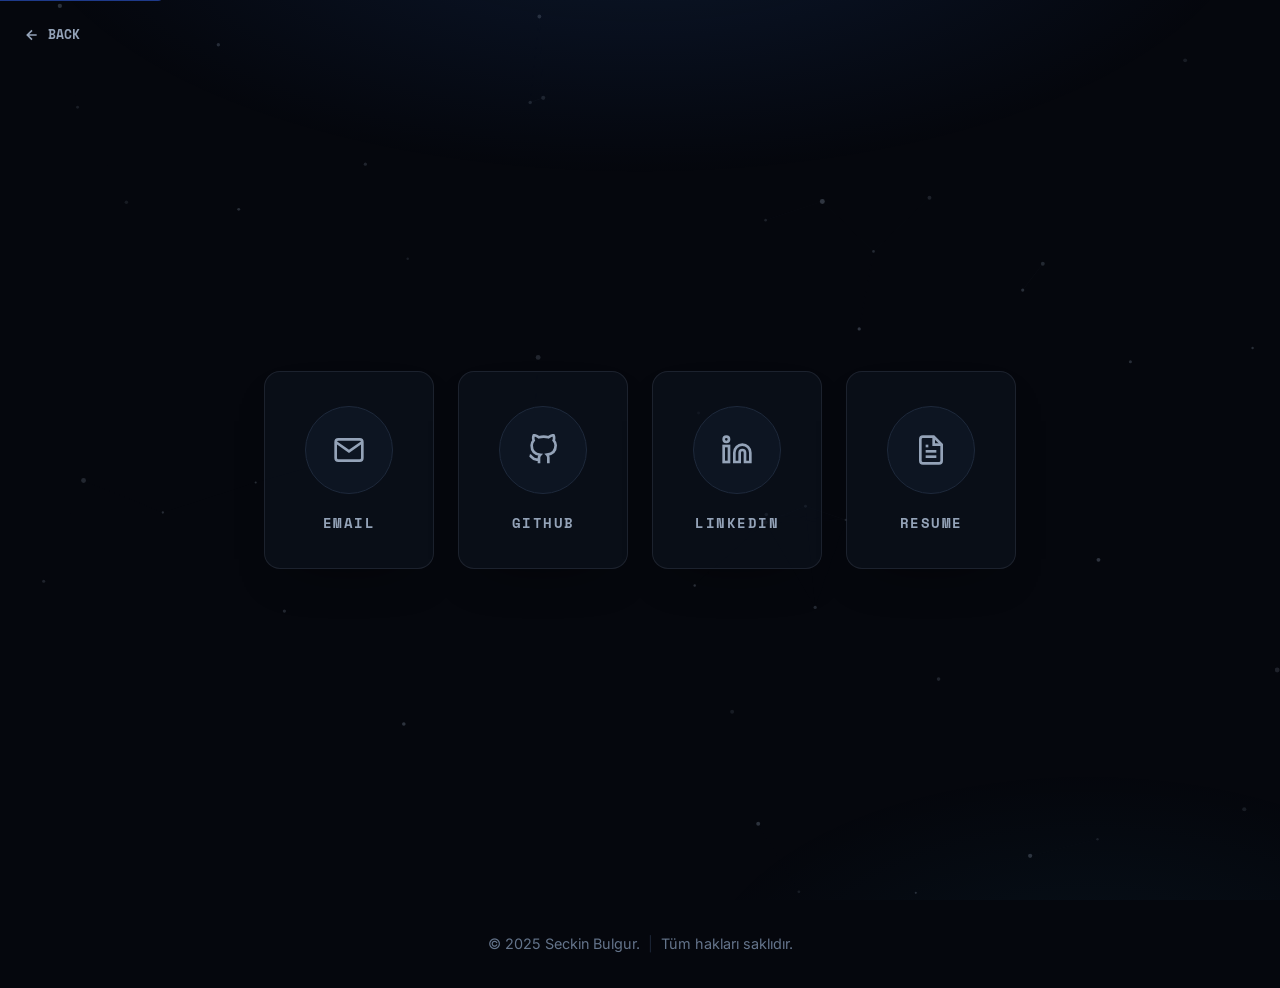
==== commit 4934b5c7: "update meta tags and favicon" ====
--- a/contact.html
+++ b/contact.html
@@ -8,10 +8,10 @@
     <link rel="canonical" href="https://seckinbulgur.com/contact.html" />
 
     <!-- ===== Primary Meta Tags ===== -->
-    <title>İletişim | Seckin Bulgur - .NET & C# Developer</title>
-    <meta name="title" content="İletişim | Seckin Bulgur - .NET & C# Developer" />
-    <meta name="description" content="Seckin Bulgur ile iletişime geçin. .NET & C# geliştirici, backend yazılım mühendisi. E-posta, GitHub, LinkedIn ve CV bağlantıları." />
-    <meta name="keywords" content="Seckin Bulgur, Seckin Bulgur, İletişim, Contact, .NET Developer, C# Developer, Yazılım Mühendisi, Software Engineer, GitHub, LinkedIn" />
+    <title>İletişim | Seckin Bulgur - Full-Stack Developer</title>
+    <meta name="title" content="İletişim | Seckin Bulgur - Full-Stack Developer" />
+    <meta name="description" content="Seckin Bulgur ile iletişime geçin. Full-Stack geliştirici, backend yazılım mühendisi. E-posta, GitHub, LinkedIn ve CV bağlantıları." />
+    <meta name="keywords" content="Seckin Bulgur, Seckin Bulgur, İletişim, Contact, Full-Stack Developer, Yazılım Mühendisi, Software Engineer, GitHub, LinkedIn" />
     <meta name="author" content="Seckin Bulgur" />
     <meta name="robots" content="index, follow" />
     <meta name="googlebot" content="index, follow" />
@@ -22,18 +22,18 @@
     <!-- ===== Open Graph / Facebook ===== -->
     <meta property="og:type" content="website" />
     <meta property="og:url" content="https://seckinbulgur.com/contact.html" />
-    <meta property="og:title" content="İletişim | Seckin Bulgur - .NET & C# Developer" />
-    <meta property="og:description" content="Seckin Bulgur ile iletişime geçin. .NET & C# geliştirici, backend yazılım mühendisi. E-posta, GitHub, LinkedIn ve CV bağlantıları." />
+    <meta property="og:title" content="İletişim | Seckin Bulgur - Full-Stack Developer" />
+    <meta property="og:description" content="Seckin Bulgur ile iletişime geçin. Full-Stack geliştirici, backend yazılım mühendisi. E-posta, GitHub, LinkedIn ve CV bağlantıları." />
     <meta property="og:site_name" content="Seckin Bulgur Portfolio" />
     <meta property="og:locale" content="tr_TR" />
     <meta property="og:image" content="https://seckinbulgur.com/og-image.jpg" />
-    <meta property="og:image:alt" content="Seckin Bulgur - .NET & C# Developer" />
+    <meta property="og:image:alt" content="Seckin Bulgur - Full-Stack Developer" />
 
     <!-- ===== Twitter ===== -->
     <meta property="twitter:card" content="summary_large_image" />
     <meta property="twitter:url" content="https://seckinbulgur.com/contact.html" />
-    <meta property="twitter:title" content="İletişim | Seckin Bulgur - .NET & C# Developer" />
-    <meta property="twitter:description" content="Seckin Bulgur ile iletişime geçin. .NET & C# geliştirici, backend yazılım mühendisi." />
+    <meta property="twitter:title" content="İletişim | Seckin Bulgur - Full-Stack Developer" />
+    <meta property="twitter:description" content="Seckin Bulgur ile iletişime geçin. Full-Stack geliştirici, backend yazılım mühendisi." />
     <meta property="twitter:image" content="https://seckinbulgur.com/og-image.jpg" />
 
     <!-- ===== Structured Data: ContactPage ===== -->
@@ -42,13 +42,13 @@
       "@context": "https://schema.org",
       "@type": "ContactPage",
       "name": "İletişim - Seckin Bulgur",
-      "description": "Seckin Bulgur ile iletişime geçin. .NET & C# geliştirici, backend yazılım mühendisi.",
+      "description": "Seckin Bulgur ile iletişime geçin. Full-Stack geliştirici, backend yazılım mühendisi.",
       "url": "https://seckinbulgur.com/contact.html",
       "mainEntity": {
         "@type": "Person",
         "name": "Seckin Bulgur",
         "alternateName": "Seckin Bulgur",
-        "jobTitle": ".NET & C# Developer",
+        "jobTitle": "Full-Stack Developer",
         "email": "mailto:bulgurseckin@gmail.com",
         "url": "https://seckinbulgur.com",
         "sameAs": [
@@ -82,7 +82,7 @@
     </script>
 
     <!-- ===== Favicon ===== -->
-    <link rel="icon" type="image/svg+xml" href="data:image/svg+xml,<svg xmlns='http://www.w3.org/2000/svg' viewBox='0 0 100 100'><rect width='100' height='100' rx='16' fill='%231e3a8a'/><text x='50' y='68' font-family='Arial' font-size='52' font-weight='700' fill='%23f8fafc' text-anchor='middle'>SB</text></svg>" />
+    <link rel="icon" type="image/svg+xml" href="favicon.svg" />
 
     <!-- ===== Fonts ===== -->
     <link rel="preconnect" href="https://fonts.googleapis.com" />
